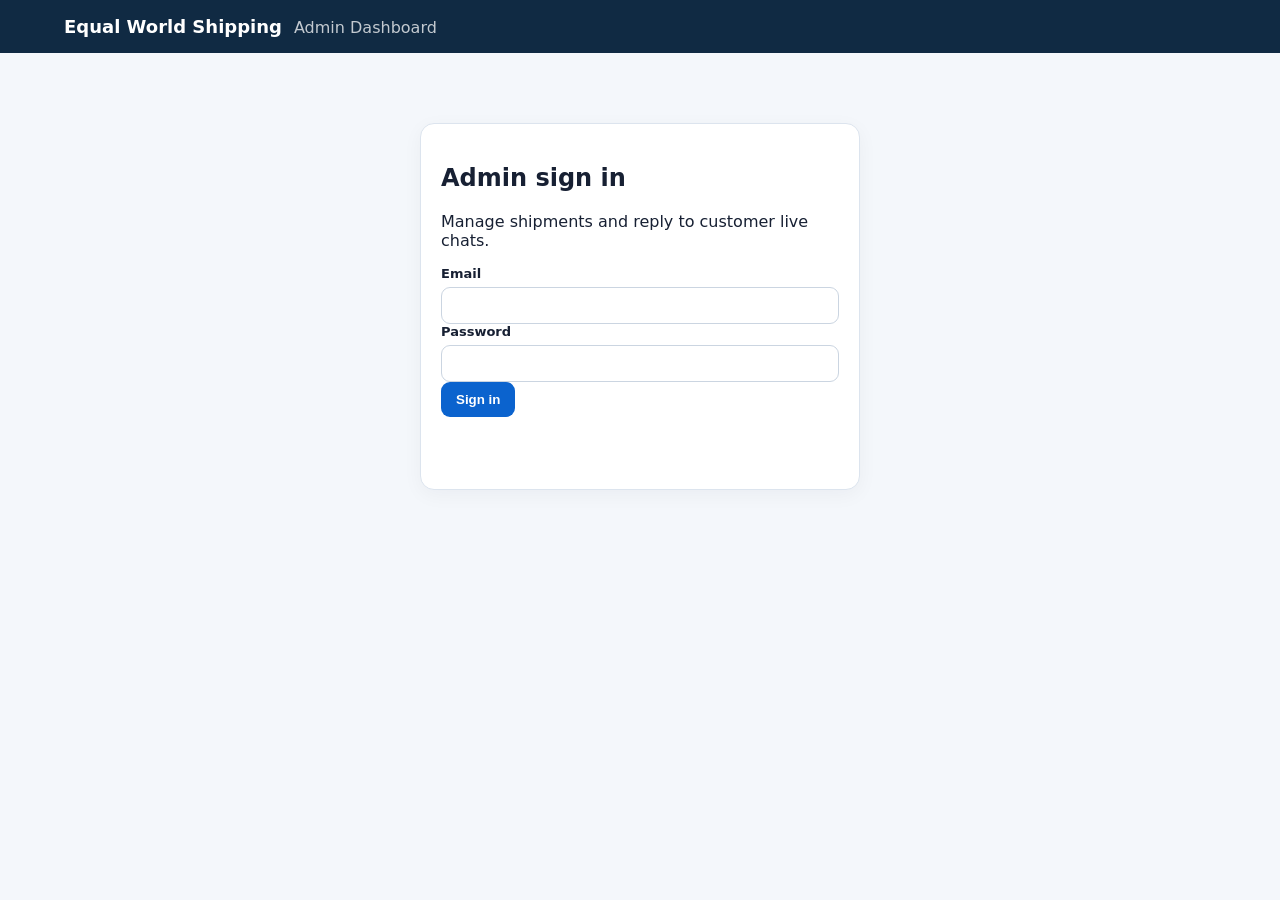
==== admin.html @ 1a1b3cc1 "Add admin dashboard and live chat management Add a secure admin dashboard for managing Equal World S" ====
<!doctype html>
<html lang="en">
<head>
  <meta charset="utf-8"><meta name="viewport" content="width=device-width,initial-scale=1">
  <title>Equal World Shipping — Admin Dashboard</title>
  <link rel="stylesheet" href="admin.css">
</head>
<body>
<header class="topbar"><div><strong>Equal World Shipping</strong><span>Admin Dashboard</span></div><button id="logoutBtn" class="ghost hidden">Log out</button></header>
<main class="container">
  <section id="loginView" class="card login-card">
    <h1>Admin sign in</h1><p>Manage shipments and reply to customer live chats.</p>
    <form id="loginForm"><label>Email<input id="email" type="email" required autocomplete="username"></label><label>Password<input id="password" type="password" required autocomplete="current-password"></label><button>Sign in</button><p id="loginError" class="error"></p></form>
  </section>
  <section id="appView" class="hidden">
    <div class="tabs"><button class="tab active" data-tab="shipments">Shipments</button><button class="tab" data-tab="chat">Live Chat</button></div>
    <section id="shipmentsTab" class="tabpane">
      <div class="grid two"><div class="card"><h2>Create shipment</h2><form id="shipmentForm" class="formgrid">
        <label>Tracking code<input id="tracking_code" maxlength="32" placeholder="EWS123456789"></label>
        <label>Sender name<input id="sender_name"></label><label>Receiver name<input id="receiver_name"></label><label>Receiver email<input id="receiver_email" type="email"></label>
        <label>Origin<input id="origin" required placeholder="Lagos, Nigeria"></label><label>Destination<input id="destination" required placeholder="London, United Kingdom"></label>
        <label>Service<input id="service" value="Express Worldwide"></label><label>Status<select id="status"><option>Pending</option><option>Picked Up</option><option>In Transit</option><option>Out for Delivery</option><option>Delivered</option></select></label>
        <label>Estimated delivery<input id="estimated_delivery" type="date"></label><button type="submit">Create shipment</button><p id="shipmentFormMsg" class="notice"></p>
      </form></div>
      <div class="card"><h2>Selected shipment</h2><div id="selectedShipment"><p>Select a shipment below.</p></div><form id="eventForm" class="formgrid hidden"><h3>Add tracking event</h3><input id="event_shipment_id" type="hidden"><label>Status<select id="event_status"><option>Picked Up</option><option>In Transit</option><option>Out for Delivery</option><option>Delivered</option></select></label><label>Location<input id="event_location" required></label><label>Description<textarea id="event_description" rows="3"></textarea></label><button>Add event</button><p id="eventMsg" class="notice"></p></form></div></div>
      <div class="card"><div class="row"><h2>Shipments</h2><button id="refreshShipments" class="ghost">Refresh</button></div><div class="tablewrap"><table><thead><tr><th>Tracking</th><th>Status</th><th>Origin</th><th>Destination</th><th>Updated</th><th></th></tr></thead><tbody id="shipmentRows"><tr><td colspan="6">Loading…</td></tr></tbody></table></div></div>
    </section>
    <section id="chatTab" class="tabpane hidden"><div class="grid chatgrid"><div class="card"><div class="row"><h2>Conversations</h2><button id="refreshChats" class="ghost">Refresh</button></div><div id="chatSessions" class="sessions"></div></div><div class="card chatwindow"><h2 id="chatTitle">Select a conversation</h2><div id="adminMessages" class="messages"></div><form id="replyForm" class="reply hidden"><textarea id="replyInput" rows="3" placeholder="Write a reply…"></textarea><button>Send reply</button><span id="replyMsg" class="notice"></span></form></div></div></section>
  </section>
</main>
<script src="admin.js"></script>
</body></html>
---- admin.css ----
*{box-sizing:border-box}body{margin:0;font-family:Inter,system-ui,-apple-system,Segoe UI,sans-serif;background:#f4f7fb;color:#172033}.topbar{background:#102a43;color:#fff;padding:16px 5%;display:flex;justify-content:space-between;align-items:center}.topbar strong{font-size:18px}.topbar span{margin-left:12px;opacity:.75}.container{max-width:1200px;margin:28px auto;padding:0 18px}.card{background:#fff;border:1px solid #dce4ee;border-radius:14px;padding:20px;box-shadow:0 5px 20px #1322380b;margin-bottom:18px}.login-card{max-width:440px;margin:70px auto}.grid{display:grid;gap:18px}.two{grid-template-columns:1fr 1fr}.chatgrid{grid-template-columns:340px 1fr}.formgrid{display:grid;grid-template-columns:1fr 1fr;gap:12px}.formgrid h3,.formgrid button,.formgrid .notice{grid-column:1/-1}label{font-size:13px;font-weight:650;display:flex;flex-direction:column;gap:6px}input,select,textarea{font:inherit;border:1px solid #cbd5e1;border-radius:9px;padding:10px;background:#fff}textarea{resize:vertical}button{border:0;border-radius:9px;padding:10px 15px;background:#0b63ce;color:#fff;font-weight:700;cursor:pointer}button:hover{filter:brightness(.96)}.ghost{background:#e9f0f8;color:#17324d}.hidden{display:none!important}.tabs{display:flex;gap:8px;margin-bottom:18px}.tab{background:#dce8f5;color:#17324d}.tab.active{background:#0b63ce;color:#fff}.row{display:flex;justify-content:space-between;align-items:center;gap:10px}.tablewrap{overflow:auto}table{width:100%;border-collapse:collapse;font-size:14px}th,td{text-align:left;padding:11px 9px;border-bottom:1px solid #e5eaf0}th{font-size:12px;text-transform:uppercase;color:#607086}.sessions{display:flex;flex-direction:column;gap:8px}.session{border:1px solid #dce4ee;border-radius:10px;padding:12px;cursor:pointer}.session.active{border-color:#0b63ce;background:#edf6ff}.session small{color:#64748b}.messages{height:470px;overflow:auto;background:#f7f9fc;border:1px solid #e1e7ef;border-radius:10px;padding:12px}.msg{max-width:78%;padding:9px 11px;border-radius:11px;margin:7px 0}.msg.visitor{background:#fff;border:1px solid #dbe3ec}.msg.agent{background:#dceeff;margin-left:auto}.msg strong{font-size:12px}.msg p{margin:4px 0}.msg small{color:#64748b}.reply{display:flex;gap:8px;margin-top:10px}.reply textarea{flex:1}.error{color:#b42318;min-height:20px}.notice{color:#35546f;font-size:13px;min-height:18px}.statuspill{display:inline-block;padding:4px 8px;border-radius:999px;background:#e8f1fb;font-size:12px}.selected p{margin:7px 0}.muted{color:#64748b}@media(max-width:850px){.two,.chatgrid{grid-template-columns:1fr}.formgrid{grid-template-columns:1fr}.formgrid h3,.formgrid button,.formgrid .notice{grid-column:auto}.messages{height:55vh}.topbar span{display:block;margin:3px 0 0}.reply{flex-direction:column}}
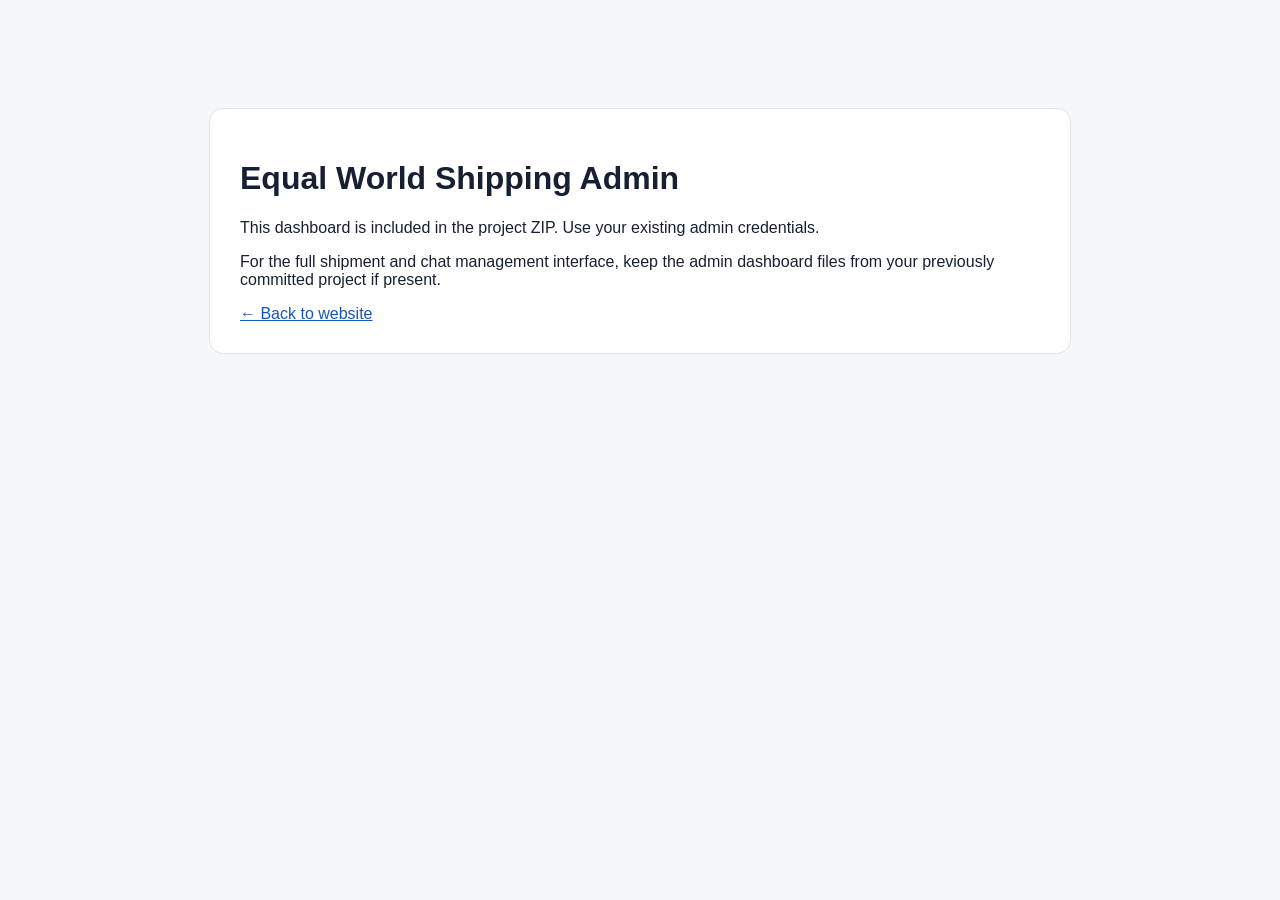
==== commit 1b7d64c2: "Integrate live chat into homepage Permanently integrate the customer Live Chat into the Equal World " ====
--- a/admin.html
+++ b/admin.html
@@ -1,32 +1 @@
-<!doctype html>
-<html lang="en">
-<head>
-  <meta charset="utf-8"><meta name="viewport" content="width=device-width,initial-scale=1">
-  <title>Equal World Shipping — Admin Dashboard</title>
-  <link rel="stylesheet" href="admin.css">
-</head>
-<body>
-<header class="topbar"><div><strong>Equal World Shipping</strong><span>Admin Dashboard</span></div><button id="logoutBtn" class="ghost hidden">Log out</button></header>
-<main class="container">
-  <section id="loginView" class="card login-card">
-    <h1>Admin sign in</h1><p>Manage shipments and reply to customer live chats.</p>
-    <form id="loginForm"><label>Email<input id="email" type="email" required autocomplete="username"></label><label>Password<input id="password" type="password" required autocomplete="current-password"></label><button>Sign in</button><p id="loginError" class="error"></p></form>
-  </section>
-  <section id="appView" class="hidden">
-    <div class="tabs"><button class="tab active" data-tab="shipments">Shipments</button><button class="tab" data-tab="chat">Live Chat</button></div>
-    <section id="shipmentsTab" class="tabpane">
-      <div class="grid two"><div class="card"><h2>Create shipment</h2><form id="shipmentForm" class="formgrid">
-        <label>Tracking code<input id="tracking_code" maxlength="32" placeholder="EWS123456789"></label>
-        <label>Sender name<input id="sender_name"></label><label>Receiver name<input id="receiver_name"></label><label>Receiver email<input id="receiver_email" type="email"></label>
-        <label>Origin<input id="origin" required placeholder="Lagos, Nigeria"></label><label>Destination<input id="destination" required placeholder="London, United Kingdom"></label>
-        <label>Service<input id="service" value="Express Worldwide"></label><label>Status<select id="status"><option>Pending</option><option>Picked Up</option><option>In Transit</option><option>Out for Delivery</option><option>Delivered</option></select></label>
-        <label>Estimated delivery<input id="estimated_delivery" type="date"></label><button type="submit">Create shipment</button><p id="shipmentFormMsg" class="notice"></p>
-      </form></div>
-      <div class="card"><h2>Selected shipment</h2><div id="selectedShipment"><p>Select a shipment below.</p></div><form id="eventForm" class="formgrid hidden"><h3>Add tracking event</h3><input id="event_shipment_id" type="hidden"><label>Status<select id="event_status"><option>Picked Up</option><option>In Transit</option><option>Out for Delivery</option><option>Delivered</option></select></label><label>Location<input id="event_location" required></label><label>Description<textarea id="event_description" rows="3"></textarea></label><button>Add event</button><p id="eventMsg" class="notice"></p></form></div></div>
-      <div class="card"><div class="row"><h2>Shipments</h2><button id="refreshShipments" class="ghost">Refresh</button></div><div class="tablewrap"><table><thead><tr><th>Tracking</th><th>Status</th><th>Origin</th><th>Destination</th><th>Updated</th><th></th></tr></thead><tbody id="shipmentRows"><tr><td colspan="6">Loading…</td></tr></tbody></table></div></div>
-    </section>
-    <section id="chatTab" class="tabpane hidden"><div class="grid chatgrid"><div class="card"><div class="row"><h2>Conversations</h2><button id="refreshChats" class="ghost">Refresh</button></div><div id="chatSessions" class="sessions"></div></div><div class="card chatwindow"><h2 id="chatTitle">Select a conversation</h2><div id="adminMessages" class="messages"></div><form id="replyForm" class="reply hidden"><textarea id="replyInput" rows="3" placeholder="Write a reply…"></textarea><button>Send reply</button><span id="replyMsg" class="notice"></span></form></div></div></section>
-  </section>
-</main>
-<script src="admin.js"></script>
-</body></html>
+<!doctype html><html><head><meta charset="utf-8"><meta name="viewport" content="width=device-width,initial-scale=1"><title>Equal World Admin</title><link rel="stylesheet" href="admin.css"></head><body><main class="admin"><h1>Equal World Shipping Admin</h1><p>This dashboard is included in the project ZIP. Use your existing admin credentials.</p><p>For the full shipment and chat management interface, keep the admin dashboard files from your previously committed project if present.</p><a href="index.html">← Back to website</a></main></body></html>
--- a/admin.css
+++ b/admin.css
@@ -1 +1 @@
-*{box-sizing:border-box}body{margin:0;font-family:Inter,system-ui,-apple-system,Segoe UI,sans-serif;background:#f4f7fb;color:#172033}.topbar{background:#102a43;color:#fff;padding:16px 5%;display:flex;justify-content:space-between;align-items:center}.topbar strong{font-size:18px}.topbar span{margin-left:12px;opacity:.75}.container{max-width:1200px;margin:28px auto;padding:0 18px}.card{background:#fff;border:1px solid #dce4ee;border-radius:14px;padding:20px;box-shadow:0 5px 20px #1322380b;margin-bottom:18px}.login-card{max-width:440px;margin:70px auto}.grid{display:grid;gap:18px}.two{grid-template-columns:1fr 1fr}.chatgrid{grid-template-columns:340px 1fr}.formgrid{display:grid;grid-template-columns:1fr 1fr;gap:12px}.formgrid h3,.formgrid button,.formgrid .notice{grid-column:1/-1}label{font-size:13px;font-weight:650;display:flex;flex-direction:column;gap:6px}input,select,textarea{font:inherit;border:1px solid #cbd5e1;border-radius:9px;padding:10px;background:#fff}textarea{resize:vertical}button{border:0;border-radius:9px;padding:10px 15px;background:#0b63ce;color:#fff;font-weight:700;cursor:pointer}button:hover{filter:brightness(.96)}.ghost{background:#e9f0f8;color:#17324d}.hidden{display:none!important}.tabs{display:flex;gap:8px;margin-bottom:18px}.tab{background:#dce8f5;color:#17324d}.tab.active{background:#0b63ce;color:#fff}.row{display:flex;justify-content:space-between;align-items:center;gap:10px}.tablewrap{overflow:auto}table{width:100%;border-collapse:collapse;font-size:14px}th,td{text-align:left;padding:11px 9px;border-bottom:1px solid #e5eaf0}th{font-size:12px;text-transform:uppercase;color:#607086}.sessions{display:flex;flex-direction:column;gap:8px}.session{border:1px solid #dce4ee;border-radius:10px;padding:12px;cursor:pointer}.session.active{border-color:#0b63ce;background:#edf6ff}.session small{color:#64748b}.messages{height:470px;overflow:auto;background:#f7f9fc;border:1px solid #e1e7ef;border-radius:10px;padding:12px}.msg{max-width:78%;padding:9px 11px;border-radius:11px;margin:7px 0}.msg.visitor{background:#fff;border:1px solid #dbe3ec}.msg.agent{background:#dceeff;margin-left:auto}.msg strong{font-size:12px}.msg p{margin:4px 0}.msg small{color:#64748b}.reply{display:flex;gap:8px;margin-top:10px}.reply textarea{flex:1}.error{color:#b42318;min-height:20px}.notice{color:#35546f;font-size:13px;min-height:18px}.statuspill{display:inline-block;padding:4px 8px;border-radius:999px;background:#e8f1fb;font-size:12px}.selected p{margin:7px 0}.muted{color:#64748b}@media(max-width:850px){.two,.chatgrid{grid-template-columns:1fr}.formgrid{grid-template-columns:1fr}.formgrid h3,.formgrid button,.formgrid .notice{grid-column:auto}.messages{height:55vh}.topbar span{display:block;margin:3px 0 0}.reply{flex-direction:column}}
+body{font-family:Arial,sans-serif;margin:0;background:#f5f7fa;color:#172033}.admin{max-width:800px;margin:12vh auto;padding:30px;background:#fff;border-radius:14px;border:1px solid #e1e5ea}.admin a{color:#1257b8}
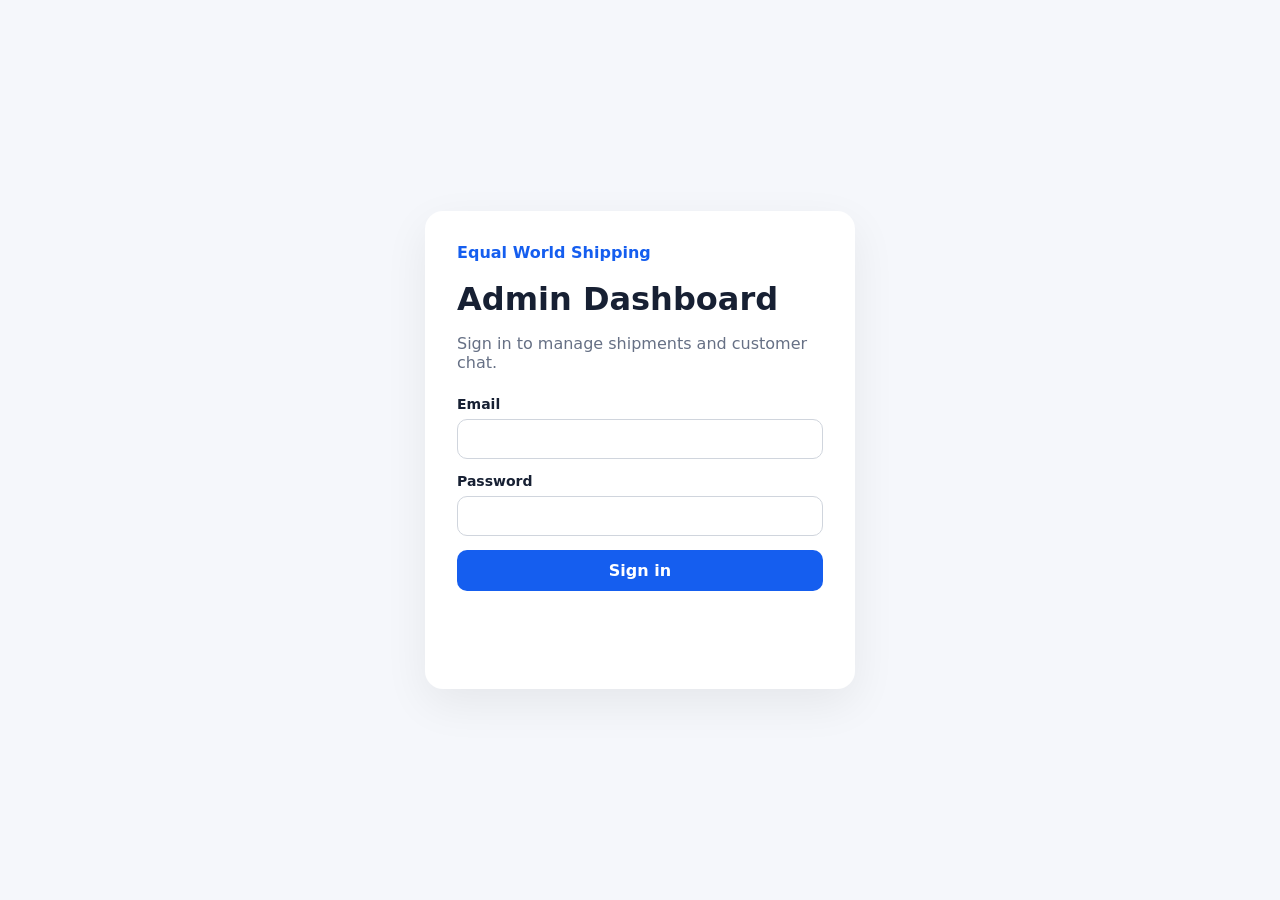
==== commit 0f3cdc00: "Add admin control dashboard Add a complete admin control dashboard for Equal World Shipping.  - Ad" ====
--- a/admin.html
+++ b/admin.html
@@ -1 +1,84 @@
-<!doctype html><html><head><meta charset="utf-8"><meta name="viewport" content="width=device-width,initial-scale=1"><title>Equal World Admin</title><link rel="stylesheet" href="admin.css"></head><body><main class="admin"><h1>Equal World Shipping Admin</h1><p>This dashboard is included in the project ZIP. Use your existing admin credentials.</p><p>For the full shipment and chat management interface, keep the admin dashboard files from your previously committed project if present.</p><a href="index.html">← Back to website</a></main></body></html>+<!doctype html>
+<html lang="en">
+<head>
+  <meta charset="utf-8">
+  <meta name="viewport" content="width=device-width,initial-scale=1">
+  <title>Equal World Shipping — Admin Dashboard</title>
+  <link rel="stylesheet" href="admin.css">
+</head>
+<body>
+<div id="loginView" class="screen">
+  <div class="login-card">
+    <div class="brand">Equal World Shipping</div>
+    <h1>Admin Dashboard</h1>
+    <p>Sign in to manage shipments and customer chat.</p>
+    <form id="loginForm">
+      <label>Email<input id="adminEmail" type="email" autocomplete="username" required></label>
+      <label>Password<input id="adminPassword" type="password" autocomplete="current-password" required></label>
+      <button type="submit">Sign in</button>
+      <p id="loginError" class="error"></p>
+    </form>
+  </div>
+</div>
+
+<div id="appView" class="app hidden">
+  <header class="topbar">
+    <div><strong>Equal World Shipping</strong><span>Admin Control Center</span></div>
+    <button id="logoutBtn" class="ghost">Log out</button>
+  </header>
+  <main>
+    <section class="stats">
+      <div class="stat"><span>Total shipments</span><strong id="statShipments">0</strong></div>
+      <div class="stat"><span>In transit</span><strong id="statTransit">0</strong></div>
+      <div class="stat"><span>Delivered</span><strong id="statDelivered">0</strong></div>
+      <div class="stat"><span>Open chats</span><strong id="statChats">0</strong></div>
+    </section>
+
+    <div class="tabs">
+      <button class="tab active" data-tab="shipments">Shipments</button>
+      <button class="tab" data-tab="create">Create shipment</button>
+      <button class="tab" data-tab="chat">Customer chat</button>
+    </div>
+
+    <section id="shipmentsTab" class="tab-panel">
+      <div class="panel-head"><div><h2>Shipments</h2><p>Search, update and add tracking events.</p></div><button id="refreshShipments">Refresh</button></div>
+      <input id="shipmentSearch" class="search" placeholder="Search tracking code, sender, receiver, origin or destination">
+      <div id="shipmentList" class="cards"></div>
+    </section>
+
+    <section id="createTab" class="tab-panel hidden">
+      <div class="panel-head"><div><h2>Create shipment</h2><p>Create a new trackable shipment in Supabase.</p></div></div>
+      <form id="createShipmentForm" class="form-grid">
+        <label>Tracking code<input name="tracking_code" placeholder="EWS123456789" required></label>
+        <label>Service<input name="service" value="Express Worldwide"></label>
+        <label>Sender name<input name="sender_name"></label>
+        <label>Receiver name<input name="receiver_name"></label>
+        <label>Receiver email<input name="receiver_email" type="email"></label>
+        <label>Origin<input name="origin" placeholder="Lagos, Nigeria"></label>
+        <label>Destination<input name="destination" placeholder="London, United Kingdom" required></label>
+        <label>Status<select name="status"><option>Shipment Created</option><option>Picked Up</option><option>In Transit</option><option>Out for Delivery</option><option>Delivered</option><option>Delayed</option></select></label>
+        <label>Estimated delivery<input name="estimated_delivery" type="date"></label>
+        <label>Current location<input name="location"></label>
+        <label class="wide">Description<textarea name="description" rows="3" placeholder="Initial tracking note"></textarea></label>
+        <button class="wide" type="submit">Create shipment</button>
+      </form>
+      <p id="createResult" class="notice"></p>
+    </section>
+
+    <section id="chatTab" class="tab-panel hidden">
+      <div class="panel-head"><div><h2>Customer Live Chat</h2><p>Open a conversation, read messages and reply as support.</p></div><button id="refreshChats">Refresh</button></div>
+      <div class="chat-layout">
+        <aside id="chatSessions" class="session-list"></aside>
+        <div class="conversation">
+          <div id="chatHeader" class="conversation-head">Select a conversation</div>
+          <div id="adminMessages" class="messages"></div>
+          <form id="replyForm" class="reply hidden"><input id="replyInput" placeholder="Type your reply…" maxlength="2000" required><button>Send</button></form>
+          <p id="chatResult" class="notice"></p>
+        </div>
+      </div>
+    </section>
+  </main>
+</div>
+<script src="admin.js"></script>
+</body>
+</html>
--- a/admin.css
+++ b/admin.css
@@ -1 +1 @@
-body{font-family:Arial,sans-serif;margin:0;background:#f5f7fa;color:#172033}.admin{max-width:800px;margin:12vh auto;padding:30px;background:#fff;border-radius:14px;border:1px solid #e1e5ea}.admin a{color:#1257b8}+*{box-sizing:border-box}body{margin:0;font-family:Inter,system-ui,-apple-system,Segoe UI,sans-serif;background:#f5f7fb;color:#172033}button,input,textarea,select{font:inherit}button{border:0;border-radius:10px;padding:11px 16px;background:#155eef;color:white;font-weight:700;cursor:pointer}button:hover{filter:brightness(.95)}.hidden{display:none!important}.screen{min-height:100vh;display:grid;place-items:center;padding:20px}.login-card{width:min(430px,100%);background:white;padding:32px;border-radius:18px;box-shadow:0 15px 45px #0001}.brand{font-weight:800;color:#155eef;margin-bottom:18px}.login-card h1{margin:0 0 8px}.login-card p{color:#667085}.login-card form{display:grid;gap:14px;margin-top:24px}label{display:grid;gap:7px;font-weight:700;font-size:14px}input,textarea,select{width:100%;border:1px solid #d0d5dd;border-radius:10px;padding:11px 12px;background:#fff;color:#172033}textarea{resize:vertical}.error{color:#d92d20!important;min-height:20px}.topbar{height:70px;background:#fff;border-bottom:1px solid #eaecf0;display:flex;align-items:center;justify-content:space-between;padding:0 clamp(16px,4vw,48px);position:sticky;top:0;z-index:5}.topbar strong{display:block}.topbar span{display:block;color:#667085;font-size:12px}.ghost{background:#eef4ff;color:#155eef}.app main{max-width:1250px;margin:auto;padding:24px}.stats{display:grid;grid-template-columns:repeat(4,1fr);gap:14px;margin-bottom:24px}.stat{background:#fff;border:1px solid #eaecf0;border-radius:14px;padding:18px}.stat span{display:block;color:#667085;font-size:13px}.stat strong{font-size:28px}.tabs{display:flex;gap:8px;flex-wrap:wrap;margin-bottom:18px}.tab{background:#fff;color:#344054;border:1px solid #d0d5dd}.tab.active{background:#155eef;color:#fff;border-color:#155eef}.tab-panel{background:#fff;border:1px solid #eaecf0;border-radius:16px;padding:20px}.panel-head{display:flex;justify-content:space-between;align-items:center;gap:16px;margin-bottom:16px}.panel-head h2{margin:0}.panel-head p{margin:4px 0 0;color:#667085}.search{margin-bottom:16px}.cards{display:grid;gap:12px}.shipment-card{border:1px solid #eaecf0;border-radius:13px;padding:16px}.shipment-top{display:flex;justify-content:space-between;gap:12px}.shipment-top strong{font-size:18px}.badge{display:inline-block;background:#eef4ff;color:#155eef;border-radius:999px;padding:5px 9px;font-size:12px;font-weight:800}.shipment-meta{display:grid;grid-template-columns:repeat(3,1fr);gap:10px;margin:12px 0;color:#475467;font-size:13px}.actions{display:flex;gap:8px;flex-wrap:wrap}.actions button.secondary{background:#f2f4f7;color:#344054}.event-box{display:grid;grid-template-columns:1fr 1fr;gap:8px;margin-top:12px;padding-top:12px;border-top:1px solid #eaecf0}.event-box .wide{grid-column:1/-1}.form-grid{display:grid;grid-template-columns:repeat(2,1fr);gap:15px}.wide{grid-column:1/-1}.notice{min-height:20px;color:#475467}.chat-layout{display:grid;grid-template-columns:320px 1fr;min-height:520px;border:1px solid #eaecf0;border-radius:12px;overflow:hidden}.session-list{border-right:1px solid #eaecf0;background:#fafbfc;overflow:auto}.session{padding:14px;border-bottom:1px solid #eaecf0;cursor:pointer}.session.active{background:#eef4ff}.session small{display:block;color:#667085;margin-top:4px}.conversation{display:flex;flex-direction:column;min-width:0}.conversation-head{padding:14px;border-bottom:1px solid #eaecf0;font-weight:800}.messages{flex:1;overflow:auto;padding:16px;background:#f8fafc}.msg{max-width:80%;padding:10px 12px;border-radius:12px;margin-bottom:10px}.msg.visitor{background:#fff;border:1px solid #eaecf0}.msg.agent{background:#155eef;color:#fff;margin-left:auto}.msg small{display:block;opacity:.7;margin-top:4px}.reply{display:flex;gap:8px;padding:12px;border-top:1px solid #eaecf0}.reply input{flex:1}@media(max-width:800px){.stats{grid-template-columns:repeat(2,1fr)}.shipment-meta{grid-template-columns:1fr}.form-grid,.chat-layout{grid-template-columns:1fr}.session-list{max-height:260px;border-right:0;border-bottom:1px solid #eaecf0}.topbar{padding:0 16px}.app main{padding:14px}.panel-head{align-items:flex-start;flex-direction:column}}
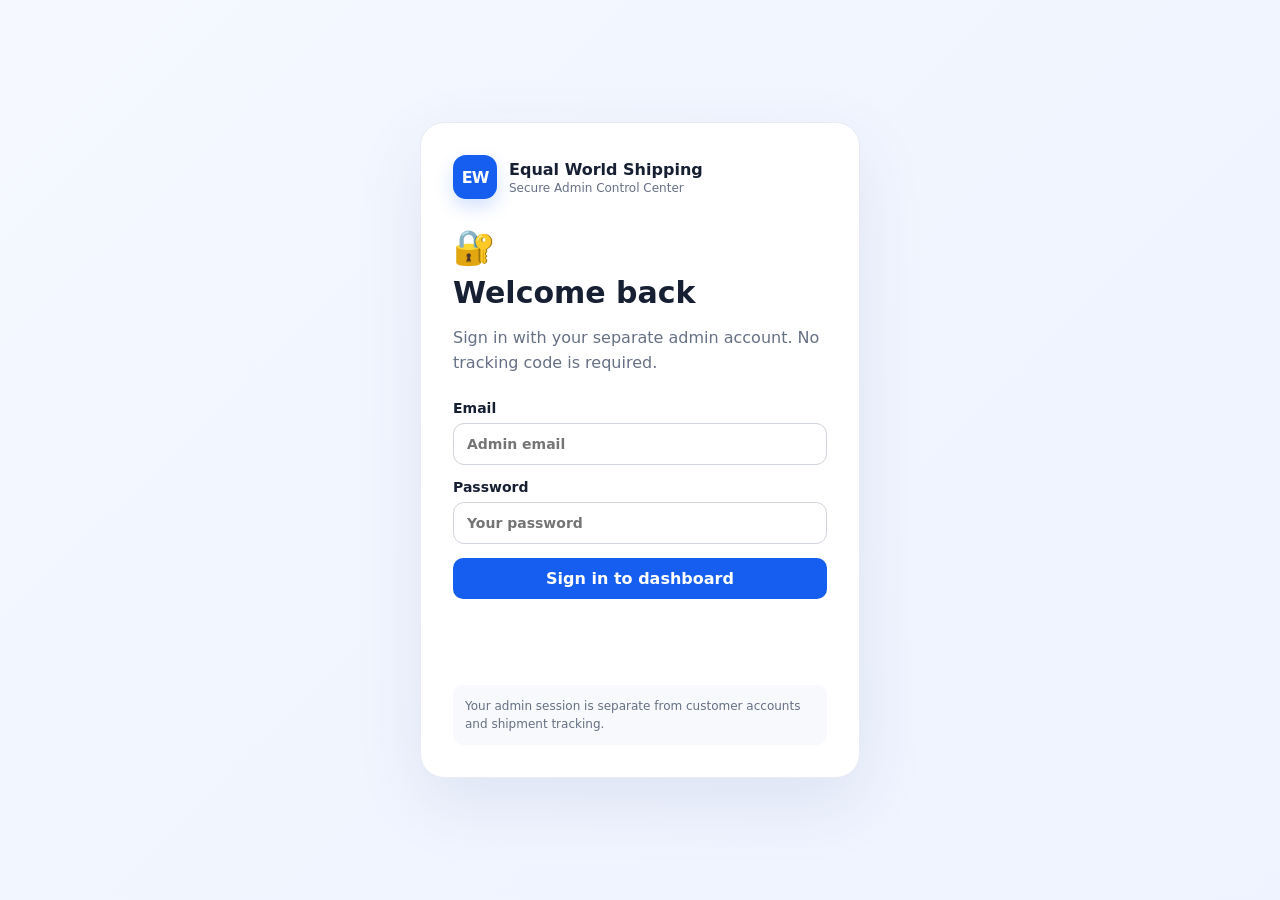
==== commit acfae0cc: "Make admin dashboard friendlier &mobile responsive Improve the Equal World Shipping admin control ce" ====
--- a/admin.html
+++ b/admin.html
@@ -3,82 +3,156 @@
 <head>
   <meta charset="utf-8">
   <meta name="viewport" content="width=device-width,initial-scale=1">
-  <title>Equal World Shipping — Admin Dashboard</title>
+  <meta name="theme-color" content="#155eef">
+  <title>Equal World Shipping — Admin Control Center</title>
   <link rel="stylesheet" href="admin.css">
 </head>
 <body>
 <div id="loginView" class="screen">
   <div class="login-card">
-    <div class="brand">Equal World Shipping</div>
-    <h1>Admin Dashboard</h1>
-    <p>Sign in to manage shipments and customer chat.</p>
+    <div class="login-brand">
+      <div class="brand-mark">EW</div>
+      <div><strong>Equal World Shipping</strong><span>Secure Admin Control Center</span></div>
+    </div>
+    <div class="login-icon">🔐</div>
+    <h1>Welcome back</h1>
+    <p>Sign in with your separate admin account. No tracking code is required.</p>
     <form id="loginForm">
-      <label>Email<input id="adminEmail" type="email" autocomplete="username" required></label>
-      <label>Password<input id="adminPassword" type="password" autocomplete="current-password" required></label>
-      <button type="submit">Sign in</button>
+      <label>Email
+        <input id="adminEmail" type="email" autocomplete="username" placeholder="Admin email" required>
+      </label>
+      <label>Password
+        <input id="adminPassword" type="password" autocomplete="current-password" placeholder="Your password" required>
+      </label>
+      <button type="submit" class="primary full">Sign in to dashboard</button>
       <p id="loginError" class="error"></p>
     </form>
+    <div class="security-note">Your admin session is separate from customer accounts and shipment tracking.</div>
   </div>
 </div>
 
 <div id="appView" class="app hidden">
   <header class="topbar">
-    <div><strong>Equal World Shipping</strong><span>Admin Control Center</span></div>
-    <button id="logoutBtn" class="ghost">Log out</button>
+    <div class="topbar-left">
+      <button id="menuBtn" class="icon-btn" aria-label="Open menu">☰</button>
+      <div class="brand-mark small">EW</div>
+      <div>
+        <strong>Equal World Shipping</strong>
+        <span>Admin Control Center</span>
+      </div>
+    </div>
+    <div class="topbar-right">
+      <span class="admin-pill">● Admin</span>
+      <button id="logoutBtn" class="ghost">Log out</button>
+    </div>
   </header>
-  <main>
-    <section class="stats">
-      <div class="stat"><span>Total shipments</span><strong id="statShipments">0</strong></div>
-      <div class="stat"><span>In transit</span><strong id="statTransit">0</strong></div>
-      <div class="stat"><span>Delivered</span><strong id="statDelivered">0</strong></div>
-      <div class="stat"><span>Open chats</span><strong id="statChats">0</strong></div>
-    </section>
 
-    <div class="tabs">
-      <button class="tab active" data-tab="shipments">Shipments</button>
-      <button class="tab" data-tab="create">Create shipment</button>
-      <button class="tab" data-tab="chat">Customer chat</button>
-    </div>
+  <div class="layout">
+    <aside id="sidebar" class="sidebar">
+      <div class="side-title">Workspace</div>
+      <button class="nav-item active" data-tab="overview">🏠 <span>Overview</span></button>
+      <button class="nav-item" data-tab="shipments">📦 <span>Shipments</span></button>
+      <button class="nav-item" data-tab="create">➕ <span>Create shipment</span></button>
+      <button class="nav-item" data-tab="chat">💬 <span>Customer chat</span></button>
+      <div class="side-help">
+        <strong>Need a quick action?</strong>
+        <p>Use the buttons on Overview to create a shipment or answer a customer.</p>
+      </div>
+    </aside>
 
-    <section id="shipmentsTab" class="tab-panel">
-      <div class="panel-head"><div><h2>Shipments</h2><p>Search, update and add tracking events.</p></div><button id="refreshShipments">Refresh</button></div>
-      <input id="shipmentSearch" class="search" placeholder="Search tracking code, sender, receiver, origin or destination">
-      <div id="shipmentList" class="cards"></div>
-    </section>
+    <main class="content">
+      <section id="overviewTab" class="tab-panel">
+        <div class="welcome">
+          <div>
+            <p class="eyebrow">ADMIN WORKSPACE</p>
+            <h1>Good to see you 👋</h1>
+            <p>Manage shipments and customer conversations from one simple dashboard.</p>
+          </div>
+          <div class="quick-actions">
+            <button class="primary" data-tab-action="create">＋ New shipment</button>
+            <button class="secondary" data-tab-action="chat">💬 Open live chat</button>
+          </div>
+        </div>
 
-    <section id="createTab" class="tab-panel hidden">
-      <div class="panel-head"><div><h2>Create shipment</h2><p>Create a new trackable shipment in Supabase.</p></div></div>
-      <form id="createShipmentForm" class="form-grid">
-        <label>Tracking code<input name="tracking_code" placeholder="EWS123456789" required></label>
-        <label>Service<input name="service" value="Express Worldwide"></label>
-        <label>Sender name<input name="sender_name"></label>
-        <label>Receiver name<input name="receiver_name"></label>
-        <label>Receiver email<input name="receiver_email" type="email"></label>
-        <label>Origin<input name="origin" placeholder="Lagos, Nigeria"></label>
-        <label>Destination<input name="destination" placeholder="London, United Kingdom" required></label>
-        <label>Status<select name="status"><option>Shipment Created</option><option>Picked Up</option><option>In Transit</option><option>Out for Delivery</option><option>Delivered</option><option>Delayed</option></select></label>
-        <label>Estimated delivery<input name="estimated_delivery" type="date"></label>
-        <label>Current location<input name="location"></label>
-        <label class="wide">Description<textarea name="description" rows="3" placeholder="Initial tracking note"></textarea></label>
-        <button class="wide" type="submit">Create shipment</button>
-      </form>
-      <p id="createResult" class="notice"></p>
-    </section>
+        <div class="stats">
+          <div class="stat"><div class="stat-icon">📦</div><span>Total shipments</span><strong id="statShipments">0</strong><small>All shipments</small></div>
+          <div class="stat"><div class="stat-icon">🚚</div><span>In progress</span><strong id="statTransit">0</strong><small>Picked up or moving</small></div>
+          <div class="stat"><div class="stat-icon">✅</div><span>Delivered</span><strong id="statDelivered">0</strong><small>Completed deliveries</small></div>
+          <div class="stat"><div class="stat-icon">💬</div><span>Open chats</span><strong id="statChats">0</strong><small>Customers waiting</small></div>
+        </div>
 
-    <section id="chatTab" class="tab-panel hidden">
-      <div class="panel-head"><div><h2>Customer Live Chat</h2><p>Open a conversation, read messages and reply as support.</p></div><button id="refreshChats">Refresh</button></div>
-      <div class="chat-layout">
-        <aside id="chatSessions" class="session-list"></aside>
-        <div class="conversation">
-          <div id="chatHeader" class="conversation-head">Select a conversation</div>
-          <div id="adminMessages" class="messages"></div>
-          <form id="replyForm" class="reply hidden"><input id="replyInput" placeholder="Type your reply…" maxlength="2000" required><button>Send</button></form>
-          <p id="chatResult" class="notice"></p>
+        <div class="overview-grid">
+          <section class="panel">
+            <div class="panel-head">
+              <div><h2>Recent shipments</h2><p>Quick view of your latest shipment records.</p></div>
+              <button class="link-btn" data-tab-action="shipments">View all →</button>
+            </div>
+            <div id="recentShipments" class="mini-list"></div>
+          </section>
+          <section class="panel">
+            <div class="panel-head">
+              <div><h2>Customer support</h2><p>Jump into active conversations.</p></div>
+              <button class="link-btn" data-tab-action="chat">Open chat →</button>
+            </div>
+            <div id="recentChats" class="mini-list"></div>
+          </section>
         </div>
-      </div>
-    </section>
-  </main>
+      </section>
+
+      <section id="shipmentsTab" class="tab-panel hidden">
+        <div class="panel-head">
+          <div><p class="eyebrow">OPERATIONS</p><h2>Shipments</h2><p>Search, update status and add tracking events.</p></div>
+          <div class="head-actions"><button id="refreshShipments" class="secondary">↻ Refresh</button><button class="primary" data-tab-action="create">＋ New shipment</button></div>
+        </div>
+        <input id="shipmentSearch" class="search" placeholder="🔎  Search tracking code, sender, receiver, origin or destination">
+        <div id="shipmentList" class="cards"></div>
+      </section>
+
+      <section id="createTab" class="tab-panel hidden">
+        <div class="panel-head">
+          <div><p class="eyebrow">OPERATIONS</p><h2>Create shipment</h2><p>Add a new shipment customers can track.</p></div>
+          <button class="secondary" data-tab-action="shipments">← Back to shipments</button>
+        </div>
+        <form id="createShipmentForm" class="form-grid">
+          <label>Tracking code<input name="tracking_code" placeholder="EWS123456789" required><small>Use a unique code customers can enter on the website.</small></label>
+          <label>Service<input name="service" value="Express Worldwide"></label>
+          <label>Sender name<input name="sender_name"></label>
+          <label>Receiver name<input name="receiver_name"></label>
+          <label>Receiver email<input name="receiver_email" type="email"></label>
+          <label>Origin<input name="origin" placeholder="Lagos, Nigeria"></label>
+          <label>Destination<input name="destination" placeholder="London, United Kingdom" required></label>
+          <label>Status<select name="status"><option>Shipment Created</option><option>Picked Up</option><option>In Transit</option><option>Out for Delivery</option><option>Delivered</option><option>Delayed</option></select></label>
+          <label>Estimated delivery<input name="estimated_delivery" type="date"></label>
+          <label>Current location<input name="location" placeholder="Current city or facility"></label>
+          <label class="wide">Description<textarea name="description" rows="4" placeholder="Add an initial tracking note for the customer"></textarea></label>
+          <div class="form-actions wide"><button class="primary" type="submit">Create shipment</button><button class="secondary" type="button" data-tab-action="shipments">Cancel</button></div>
+        </form>
+        <p id="createResult" class="notice"></p>
+      </section>
+
+      <section id="chatTab" class="tab-panel hidden">
+        <div class="panel-head">
+          <div><p class="eyebrow">CUSTOMER CARE</p><h2>Live chat</h2><p>Read conversations and reply as the support team.</p></div>
+          <button id="refreshChats" class="secondary">↻ Refresh</button>
+        </div>
+        <div class="chat-layout">
+          <aside id="chatSessions" class="session-list"></aside>
+          <div class="conversation">
+            <div id="chatHeader" class="conversation-head">
+              <span class="chat-avatar">💬</span><div><strong>Select a conversation</strong><small>Choose a customer from the list</small></div>
+            </div>
+            <div id="adminMessages" class="messages">
+              <div class="empty-chat"><div>💬</div><strong>No conversation selected</strong><p>Select a customer to view their messages.</p></div>
+            </div>
+            <form id="replyForm" class="reply hidden"><input id="replyInput" placeholder="Write a helpful reply…" maxlength="2000" required><button class="primary">Send</button></form>
+            <p id="chatResult" class="notice"></p>
+          </div>
+        </div>
+      </section>
+    </main>
+  </div>
 </div>
+<div id="toast" class="toast" role="status" aria-live="polite"></div>
 <script src="admin.js"></script>
 </body>
 </html>
--- a/admin.css
+++ b/admin.css
@@ -1 +1,21 @@
-*{box-sizing:border-box}body{margin:0;font-family:Inter,system-ui,-apple-system,Segoe UI,sans-serif;background:#f5f7fb;color:#172033}button,input,textarea,select{font:inherit}button{border:0;border-radius:10px;padding:11px 16px;background:#155eef;color:white;font-weight:700;cursor:pointer}button:hover{filter:brightness(.95)}.hidden{display:none!important}.screen{min-height:100vh;display:grid;place-items:center;padding:20px}.login-card{width:min(430px,100%);background:white;padding:32px;border-radius:18px;box-shadow:0 15px 45px #0001}.brand{font-weight:800;color:#155eef;margin-bottom:18px}.login-card h1{margin:0 0 8px}.login-card p{color:#667085}.login-card form{display:grid;gap:14px;margin-top:24px}label{display:grid;gap:7px;font-weight:700;font-size:14px}input,textarea,select{width:100%;border:1px solid #d0d5dd;border-radius:10px;padding:11px 12px;background:#fff;color:#172033}textarea{resize:vertical}.error{color:#d92d20!important;min-height:20px}.topbar{height:70px;background:#fff;border-bottom:1px solid #eaecf0;display:flex;align-items:center;justify-content:space-between;padding:0 clamp(16px,4vw,48px);position:sticky;top:0;z-index:5}.topbar strong{display:block}.topbar span{display:block;color:#667085;font-size:12px}.ghost{background:#eef4ff;color:#155eef}.app main{max-width:1250px;margin:auto;padding:24px}.stats{display:grid;grid-template-columns:repeat(4,1fr);gap:14px;margin-bottom:24px}.stat{background:#fff;border:1px solid #eaecf0;border-radius:14px;padding:18px}.stat span{display:block;color:#667085;font-size:13px}.stat strong{font-size:28px}.tabs{display:flex;gap:8px;flex-wrap:wrap;margin-bottom:18px}.tab{background:#fff;color:#344054;border:1px solid #d0d5dd}.tab.active{background:#155eef;color:#fff;border-color:#155eef}.tab-panel{background:#fff;border:1px solid #eaecf0;border-radius:16px;padding:20px}.panel-head{display:flex;justify-content:space-between;align-items:center;gap:16px;margin-bottom:16px}.panel-head h2{margin:0}.panel-head p{margin:4px 0 0;color:#667085}.search{margin-bottom:16px}.cards{display:grid;gap:12px}.shipment-card{border:1px solid #eaecf0;border-radius:13px;padding:16px}.shipment-top{display:flex;justify-content:space-between;gap:12px}.shipment-top strong{font-size:18px}.badge{display:inline-block;background:#eef4ff;color:#155eef;border-radius:999px;padding:5px 9px;font-size:12px;font-weight:800}.shipment-meta{display:grid;grid-template-columns:repeat(3,1fr);gap:10px;margin:12px 0;color:#475467;font-size:13px}.actions{display:flex;gap:8px;flex-wrap:wrap}.actions button.secondary{background:#f2f4f7;color:#344054}.event-box{display:grid;grid-template-columns:1fr 1fr;gap:8px;margin-top:12px;padding-top:12px;border-top:1px solid #eaecf0}.event-box .wide{grid-column:1/-1}.form-grid{display:grid;grid-template-columns:repeat(2,1fr);gap:15px}.wide{grid-column:1/-1}.notice{min-height:20px;color:#475467}.chat-layout{display:grid;grid-template-columns:320px 1fr;min-height:520px;border:1px solid #eaecf0;border-radius:12px;overflow:hidden}.session-list{border-right:1px solid #eaecf0;background:#fafbfc;overflow:auto}.session{padding:14px;border-bottom:1px solid #eaecf0;cursor:pointer}.session.active{background:#eef4ff}.session small{display:block;color:#667085;margin-top:4px}.conversation{display:flex;flex-direction:column;min-width:0}.conversation-head{padding:14px;border-bottom:1px solid #eaecf0;font-weight:800}.messages{flex:1;overflow:auto;padding:16px;background:#f8fafc}.msg{max-width:80%;padding:10px 12px;border-radius:12px;margin-bottom:10px}.msg.visitor{background:#fff;border:1px solid #eaecf0}.msg.agent{background:#155eef;color:#fff;margin-left:auto}.msg small{display:block;opacity:.7;margin-top:4px}.reply{display:flex;gap:8px;padding:12px;border-top:1px solid #eaecf0}.reply input{flex:1}@media(max-width:800px){.stats{grid-template-columns:repeat(2,1fr)}.shipment-meta{grid-template-columns:1fr}.form-grid,.chat-layout{grid-template-columns:1fr}.session-list{max-height:260px;border-right:0;border-bottom:1px solid #eaecf0}.topbar{padding:0 16px}.app main{padding:14px}.panel-head{align-items:flex-start;flex-direction:column}}+*{box-sizing:border-box}
+:root{--blue:#155eef;--blue-dark:#1048b8;--ink:#172033;--muted:#667085;--line:#eaecf0;--soft:#f7f9fc;--green:#12b76a;--orange:#f79009;--red:#d92d20}
+body{margin:0;font-family:Inter,ui-sans-serif,system-ui,-apple-system,BlinkMacSystemFont,"Segoe UI",sans-serif;background:#f5f7fb;color:var(--ink)}
+button,input,textarea,select{font:inherit}button{border:0;border-radius:10px;padding:11px 16px;font-weight:750;cursor:pointer;transition:.18s ease}button:hover{transform:translateY(-1px)}button:active{transform:none}.hidden{display:none!important}
+.screen{min-height:100vh;display:grid;place-items:center;padding:20px;background:linear-gradient(135deg,#f5f8ff,#eef3ff)}
+.login-card{width:min(440px,100%);background:#fff;padding:32px;border-radius:24px;box-shadow:0 24px 70px #1d3d7a18;border:1px solid #e7ebf3}
+.login-brand,.topbar-left{display:flex;align-items:center;gap:12px}.login-brand span,.topbar span{display:block;color:var(--muted);font-size:12px;margin-top:2px}
+.brand-mark{width:44px;height:44px;border-radius:13px;display:grid;place-items:center;background:var(--blue);color:#fff;font-weight:900;letter-spacing:-1px;box-shadow:0 8px 18px #155eef2e}.brand-mark.small{width:38px;height:38px;border-radius:11px;font-size:13px}
+.login-icon{font-size:34px;margin:28px 0 8px}.login-card h1{font-size:30px;margin:0 0 7px}.login-card>p{color:var(--muted);line-height:1.55}.login-card form{display:grid;gap:14px;margin-top:24px}
+label{display:grid;gap:7px;font-weight:750;font-size:14px}input,textarea,select{width:100%;border:1px solid #d0d5dd;border-radius:11px;padding:12px 13px;background:#fff;color:var(--ink);outline:none}input:focus,textarea:focus,select:focus{border-color:#84adff;box-shadow:0 0 0 3px #155eef12}label small{color:var(--muted);font-weight:500}.primary{background:var(--blue);color:#fff}.primary:hover{background:var(--blue-dark)}.secondary{background:#fff;color:#344054;border:1px solid #d0d5dd}.ghost{background:#eef4ff;color:var(--blue)}.full{width:100%}.error{color:var(--red)!important;min-height:20px}.security-note{margin-top:20px;padding:12px;border-radius:10px;background:#f7f9fc;color:var(--muted);font-size:12px;line-height:1.5}
+.topbar{height:68px;background:#fff;border-bottom:1px solid var(--line);display:flex;align-items:center;justify-content:space-between;padding:0 clamp(14px,4vw,42px);position:sticky;top:0;z-index:20}.topbar-left{min-width:0}.topbar-left>div:last-child{min-width:0}.topbar strong{display:block;white-space:nowrap;overflow:hidden;text-overflow:ellipsis}.topbar-right{display:flex;align-items:center;gap:10px}.admin-pill{font-size:12px;font-weight:800;color:#067647;background:#ecfdf3;border-radius:999px;padding:7px 10px}.icon-btn{display:none;background:#f2f4f7;color:#344054;padding:9px 11px}
+.layout{display:flex;min-height:calc(100vh - 68px)}.sidebar{width:230px;background:#fff;border-right:1px solid var(--line);padding:20px 14px;position:sticky;top:68px;height:calc(100vh - 68px);display:flex;flex-direction:column;gap:6px}.side-title{font-size:11px;text-transform:uppercase;letter-spacing:.08em;color:#98a2b3;font-weight:800;padding:4px 12px 10px}.nav-item{width:100%;display:flex;align-items:center;gap:10px;text-align:left;background:transparent;color:#475467}.nav-item.active{background:#eef4ff;color:var(--blue)}.side-help{margin-top:auto;padding:14px;border-radius:14px;background:#f7f9fc}.side-help strong{font-size:13px}.side-help p{font-size:12px;line-height:1.5;color:var(--muted);margin:6px 0 0}
+.content{flex:1;min-width:0;max-width:1400px;padding:28px clamp(16px,3vw,36px);margin:0 auto;width:100%}.tab-panel{width:100%}.welcome{display:flex;justify-content:space-between;gap:20px;align-items:center;background:linear-gradient(135deg,#155eef,#3d7cff);color:#fff;padding:26px;border-radius:20px;box-shadow:0 14px 35px #155eef20;margin-bottom:20px}.welcome h1{margin:2px 0 7px;font-size:28px}.welcome p{margin:0;color:#e8efff}.eyebrow{font-size:11px!important;letter-spacing:.1em;text-transform:uppercase;font-weight:850;color:#667085;margin:0 0 6px!important}.welcome .eyebrow{color:#dbe7ff}.quick-actions{display:flex;gap:9px;flex-wrap:wrap}.welcome .secondary{color:var(--blue);border:0}
+.stats{display:grid;grid-template-columns:repeat(4,1fr);gap:14px;margin-bottom:20px}.stat{background:#fff;border:1px solid var(--line);border-radius:16px;padding:17px;position:relative;min-width:0}.stat-icon{font-size:22px;margin-bottom:10px}.stat span{display:block;color:var(--muted);font-size:13px;font-weight:650}.stat strong{display:block;font-size:30px;line-height:1.15;margin:5px 0}.stat small{color:#98a2b3}
+.overview-grid{display:grid;grid-template-columns:1.2fr .8fr;gap:16px}.panel{background:#fff;border:1px solid var(--line);border-radius:16px;padding:20px}.panel-head{display:flex;justify-content:space-between;align-items:flex-start;gap:16px;margin-bottom:17px}.panel-head h2{margin:0;font-size:20px}.panel-head p:not(.eyebrow){margin:5px 0 0;color:var(--muted);font-size:13px}.head-actions{display:flex;gap:8px;flex-wrap:wrap}.link-btn{padding:6px 0;background:transparent;color:var(--blue)}
+.mini-list{display:grid;gap:8px}.mini-item{display:flex;justify-content:space-between;gap:12px;padding:12px;border:1px solid var(--line);border-radius:12px;background:#fbfcfe}.mini-item strong{font-size:14px}.mini-item small{display:block;color:var(--muted);margin-top:3px}.mini-badge{font-size:11px;font-weight:800;padding:5px 8px;border-radius:999px;background:#eef4ff;color:var(--blue);white-space:nowrap}.empty-state{padding:28px;text-align:center;color:var(--muted)}.empty-state div{font-size:28px;margin-bottom:6px}
+.search{margin-bottom:16px}.cards{display:grid;gap:12px}.shipment-card{border:1px solid var(--line);border-radius:14px;padding:16px;background:#fff}.shipment-top{display:flex;justify-content:space-between;gap:12px;align-items:center}.shipment-top strong{font-size:18px}.badge{display:inline-block;background:#eef4ff;color:var(--blue);border-radius:999px;padding:5px 9px;font-size:11px;font-weight:850}.shipment-meta{display:grid;grid-template-columns:repeat(3,1fr);gap:12px;margin:14px 0;color:#475467;font-size:13px}.shipment-meta b{color:#344054}.actions{display:flex;gap:8px;flex-wrap:wrap}.actions button.secondary{background:#f2f4f7}.event-box{display:grid;grid-template-columns:1fr 1fr;gap:10px;margin-top:14px;padding-top:14px;border-top:1px solid var(--line)}.event-box .wide{grid-column:1/-1}
+.form-grid{background:#fff;border:1px solid var(--line);border-radius:16px;padding:20px;display:grid;grid-template-columns:repeat(2,1fr);gap:16px}.wide{grid-column:1/-1}.form-actions{display:flex;gap:9px;justify-content:flex-start}.notice{min-height:20px;color:#475467}.chat-layout{display:grid;grid-template-columns:300px 1fr;min-height:570px;border:1px solid var(--line);border-radius:16px;overflow:hidden;background:#fff}.session-list{border-right:1px solid var(--line);background:#fafbfc;overflow:auto}.session{padding:14px;border-bottom:1px solid var(--line);cursor:pointer}.session:hover{background:#f2f5fa}.session.active{background:#eef4ff}.session b{display:block}.session small{display:block;color:var(--muted);margin-top:4px}.conversation{display:flex;flex-direction:column;min-width:0}.conversation-head{padding:14px 16px;border-bottom:1px solid var(--line);font-weight:800;display:flex;align-items:center;gap:10px}.conversation-head small{display:block;color:var(--muted);font-weight:500;margin-top:2px}.chat-avatar{width:38px;height:38px;border-radius:50%;background:#eef4ff;display:grid;place-items:center}.messages{flex:1;overflow:auto;padding:16px;background:#f8fafc}.msg{max-width:80%;padding:10px 12px;border-radius:13px;margin-bottom:10px}.msg.visitor{background:#fff;border:1px solid var(--line)}.msg.agent{background:var(--blue);color:#fff;margin-left:auto}.msg small{display:block;opacity:.7;margin-top:4px}.empty-chat{text-align:center;color:var(--muted);margin:auto;padding:30px}.empty-chat div{font-size:34px}.empty-chat strong{display:block;color:#344054;margin:8px 0 3px}.reply{display:flex;gap:8px;padding:12px;border-top:1px solid var(--line)}.reply input{flex:1}.toast{position:fixed;right:18px;bottom:18px;background:#172033;color:#fff;padding:12px 15px;border-radius:11px;box-shadow:0 10px 30px #0003;opacity:0;transform:translateY(10px);pointer-events:none;transition:.2s;z-index:50;max-width:min(380px,calc(100% - 36px))}.toast.show{opacity:1;transform:none}
+@media(max-width:1000px){.sidebar{width:200px}.stats{grid-template-columns:repeat(2,1fr)}.overview-grid{grid-template-columns:1fr}}
+@media(max-width:760px){.icon-btn{display:block}.sidebar{position:fixed;left:-250px;top:68px;z-index:15;width:235px;transition:.2s;box-shadow:15px 20px 40px #0002}.sidebar.open{left:0}.content{padding:16px}.welcome{align-items:flex-start;flex-direction:column}.quick-actions{width:100%}.quick-actions button{flex:1}.shipment-meta{grid-template-columns:1fr}.form-grid,.chat-layout{grid-template-columns:1fr}.session-list{max-height:250px;border-right:0;border-bottom:1px solid var(--line)}.topbar{padding:0 14px}.admin-pill{display:none}.topbar strong{max-width:170px}.panel{padding:16px}.panel-head{flex-direction:column}.head-actions{width:100%}.head-actions button{flex:1}.event-box{grid-template-columns:1fr}.event-box .wide{grid-column:auto}}
+@media(max-width:480px){.stats{grid-template-columns:1fr 1fr;gap:9px}.stat{padding:13px}.stat strong{font-size:25px}.welcome{padding:20px}.welcome h1{font-size:24px}.form-grid{padding:14px}.form-grid,.wide{grid-template-columns:1fr}.form-actions{flex-direction:column}.form-actions button{width:100%}}
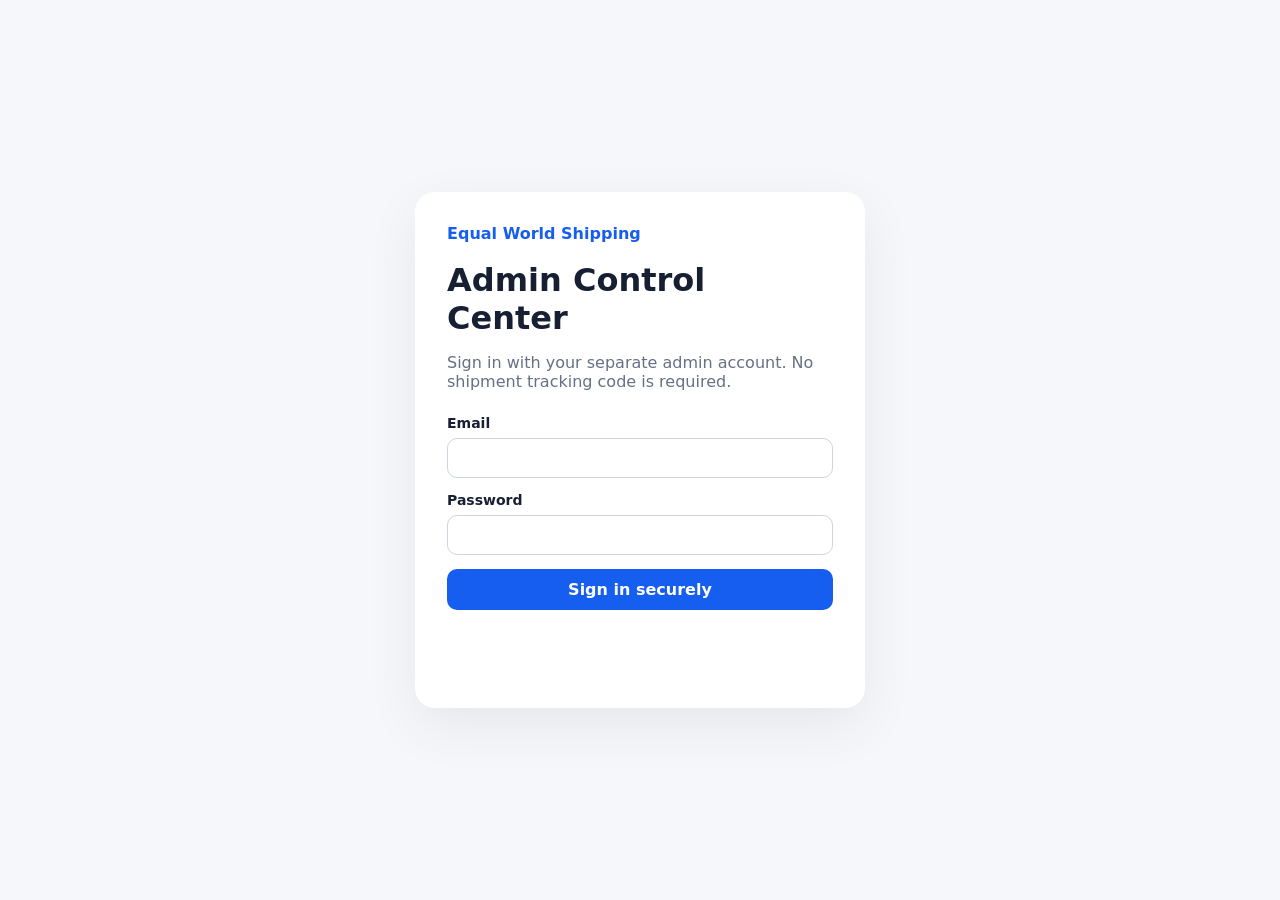
==== commit 0400c146: "Add live chat and admin messaging Connect the customer Live Chat interface to the Admin Dashboard Me" ====
--- a/admin.html
+++ b/admin.html
@@ -1,158 +1,141 @@
 <!doctype html>
 <html lang="en">
 <head>
-  <meta charset="utf-8">
-  <meta name="viewport" content="width=device-width,initial-scale=1">
-  <meta name="theme-color" content="#155eef">
-  <title>Equal World Shipping — Admin Control Center</title>
-  <link rel="stylesheet" href="admin.css">
+<meta charset="utf-8">
+<meta name="viewport" content="width=device-width,initial-scale=1">
+<title>Equal World Shipping — Admin Control Center</title>
+<link rel="stylesheet" href="admin.css">
 </head>
 <body>
 <div id="loginView" class="screen">
   <div class="login-card">
-    <div class="login-brand">
-      <div class="brand-mark">EW</div>
-      <div><strong>Equal World Shipping</strong><span>Secure Admin Control Center</span></div>
-    </div>
-    <div class="login-icon">🔐</div>
-    <h1>Welcome back</h1>
-    <p>Sign in with your separate admin account. No tracking code is required.</p>
+    <div class="brand">Equal World Shipping</div>
+    <h1>Admin Control Center</h1>
+    <p>Sign in with your separate admin account. No shipment tracking code is required.</p>
     <form id="loginForm">
-      <label>Email
-        <input id="adminEmail" type="email" autocomplete="username" placeholder="Admin email" required>
-      </label>
-      <label>Password
-        <input id="adminPassword" type="password" autocomplete="current-password" placeholder="Your password" required>
-      </label>
-      <button type="submit" class="primary full">Sign in to dashboard</button>
+      <label>Email<input id="adminEmail" type="email" autocomplete="username" required></label>
+      <label>Password<input id="adminPassword" type="password" autocomplete="current-password" required></label>
+      <button type="submit">Sign in securely</button>
       <p id="loginError" class="error"></p>
     </form>
-    <div class="security-note">Your admin session is separate from customer accounts and shipment tracking.</div>
   </div>
 </div>
 
 <div id="appView" class="app hidden">
   <header class="topbar">
-    <div class="topbar-left">
-      <button id="menuBtn" class="icon-btn" aria-label="Open menu">☰</button>
-      <div class="brand-mark small">EW</div>
-      <div>
-        <strong>Equal World Shipping</strong>
-        <span>Admin Control Center</span>
-      </div>
-    </div>
-    <div class="topbar-right">
-      <span class="admin-pill">● Admin</span>
+    <div class="brandline"><strong>Equal World Shipping</strong><span>Admin Control Center</span></div>
+    <div class="top-actions">
+      <button id="notificationTopBtn" class="icon-btn" title="Notifications">🔔 <span id="notificationCount" class="count">0</span></button>
+      <span class="admin-pill">Admin</span>
       <button id="logoutBtn" class="ghost">Log out</button>
     </div>
   </header>
 
-  <div class="layout">
-    <aside id="sidebar" class="sidebar">
-      <div class="side-title">Workspace</div>
-      <button class="nav-item active" data-tab="overview">🏠 <span>Overview</span></button>
-      <button class="nav-item" data-tab="shipments">📦 <span>Shipments</span></button>
-      <button class="nav-item" data-tab="create">➕ <span>Create shipment</span></button>
-      <button class="nav-item" data-tab="chat">💬 <span>Customer chat</span></button>
-      <div class="side-help">
-        <strong>Need a quick action?</strong>
-        <p>Use the buttons on Overview to create a shipment or answer a customer.</p>
+  <main>
+    <section class="welcome">
+      <div>
+        <p class="eyebrow">Welcome back</p>
+        <h1>Manage your shipping operation</h1>
+        <p>Messages, notifications, invitations, shipments and customer support are all in one place.</p>
       </div>
-    </aside>
+      <div class="quick-actions">
+        <button data-tab="create">＋ New shipment</button>
+        <button data-tab="messages" class="secondary">💬 Messages</button>
+        <button data-tab="invite" class="secondary">👥 Invite people</button>
+      </div>
+    </section>
 
-    <main class="content">
-      <section id="overviewTab" class="tab-panel">
-        <div class="welcome">
-          <div>
-            <p class="eyebrow">ADMIN WORKSPACE</p>
-            <h1>Good to see you 👋</h1>
-            <p>Manage shipments and customer conversations from one simple dashboard.</p>
-          </div>
-          <div class="quick-actions">
-            <button class="primary" data-tab-action="create">＋ New shipment</button>
-            <button class="secondary" data-tab-action="chat">💬 Open live chat</button>
-          </div>
+    <section class="stats">
+      <div class="stat"><span>Total shipments</span><strong id="statShipments">0</strong></div>
+      <div class="stat"><span>In transit</span><strong id="statTransit">0</strong></div>
+      <div class="stat"><span>Delivered</span><strong id="statDelivered">0</strong></div>
+      <div class="stat"><span>Open messages</span><strong id="statChats">0</strong></div>
+    </section>
+
+    <nav class="tabs" aria-label="Admin sections">
+      <button class="tab active" data-tab="overview">Overview</button>
+      <button class="tab" data-tab="shipments">Shipments</button>
+      <button class="tab" data-tab="create">Create shipment</button>
+      <button class="tab" data-tab="messages">Messages <span id="messageBadge" class="tab-badge">0</span></button>
+      <button class="tab" data-tab="notifications">Notifications <span id="notificationBadge" class="tab-badge">0</span></button>
+      <button class="tab" data-tab="invite">Invite people</button>
+    </nav>
+
+    <section id="overviewTab" class="tab-panel">
+      <div class="panel-head"><div><h2>Today at a glance</h2><p>Quick access to the areas that need attention.</p></div><button id="refreshAll" class="secondary">Refresh</button></div>
+      <div class="overview-grid">
+        <article class="overview-card"><span>💬</span><h3>Messages</h3><p>Read customer conversations and reply from the dashboard.</p><button data-tab="messages">Open messages</button></article>
+        <article class="overview-card"><span>🔔</span><h3>Notifications</h3><p>See new chats, shipment activity and admin invitations.</p><button data-tab="notifications" class="secondary">View notifications</button></article>
+        <article class="overview-card"><span>👥</span><h3>Invite people</h3><p>Invite another trusted team member to the admin panel.</p><button data-tab="invite" class="secondary">Invite a teammate</button></article>
+      </div>
+      <div class="recent-grid">
+        <div class="mini-panel"><h3>Recent shipments</h3><div id="recentShipments"></div></div>
+        <div class="mini-panel"><h3>Recent notifications</h3><div id="recentNotifications"></div></div>
+      </div>
+    </section>
+
+    <section id="shipmentsTab" class="tab-panel hidden">
+      <div class="panel-head"><div><h2>Shipments</h2><p>Search, update and add tracking events.</p></div><button id="refreshShipments" class="secondary">Refresh</button></div>
+      <input id="shipmentSearch" class="search" placeholder="Search tracking code, sender, receiver, origin or destination">
+      <div id="shipmentList" class="cards"></div>
+    </section>
+
+    <section id="createTab" class="tab-panel hidden">
+      <div class="panel-head"><div><h2>Create shipment</h2><p>Create a new trackable shipment in Supabase.</p></div></div>
+      <form id="createShipmentForm" class="form-grid">
+        <label>Tracking code<input name="tracking_code" placeholder="EWS123456789" required></label>
+        <label>Service<input name="service" value="Express Worldwide"></label>
+        <label>Sender name<input name="sender_name"></label>
+        <label>Receiver name<input name="receiver_name"></label>
+        <label>Receiver email<input name="receiver_email" type="email"></label>
+        <label>Origin<input name="origin" placeholder="Lagos, Nigeria"></label>
+        <label>Destination<input name="destination" placeholder="London, United Kingdom" required></label>
+        <label>Status<select name="status"><option>Shipment Created</option><option>Picked Up</option><option>In Transit</option><option>Out for Delivery</option><option>Delivered</option><option>Delayed</option></select></label>
+        <label>Estimated delivery<input name="estimated_delivery" type="date"></label>
+        <label>Current location<input name="location"></label>
+        <label class="wide">Description<textarea name="description" rows="3" placeholder="Initial tracking note"></textarea></label>
+        <button class="wide" type="submit">Create shipment</button>
+      </form>
+      <p id="createResult" class="notice"></p>
+    </section>
+
+    <section id="messagesTab" class="tab-panel hidden">
+      <div class="panel-head"><div><h2>Messages</h2><p>Customer live-chat conversations are managed here.</p></div><button id="refreshChats" class="secondary">Refresh</button></div>
+      <div class="chat-layout">
+        <aside id="chatSessions" class="session-list"></aside>
+        <div class="conversation">
+          <div id="chatHeader" class="conversation-head">Select a conversation</div>
+          <div id="adminMessages" class="messages"></div>
+          <form id="replyForm" class="reply hidden"><input id="replyInput" placeholder="Type your reply…" maxlength="2000" required><button>Send</button></form>
+          <p id="chatResult" class="notice"></p>
         </div>
+      </div>
+    </section>
 
-        <div class="stats">
-          <div class="stat"><div class="stat-icon">📦</div><span>Total shipments</span><strong id="statShipments">0</strong><small>All shipments</small></div>
-          <div class="stat"><div class="stat-icon">🚚</div><span>In progress</span><strong id="statTransit">0</strong><small>Picked up or moving</small></div>
-          <div class="stat"><div class="stat-icon">✅</div><span>Delivered</span><strong id="statDelivered">0</strong><small>Completed deliveries</small></div>
-          <div class="stat"><div class="stat-icon">💬</div><span>Open chats</span><strong id="statChats">0</strong><small>Customers waiting</small></div>
+    <section id="notificationsTab" class="tab-panel hidden">
+      <div class="panel-head"><div><h2>Notifications</h2><p>Important activity from customers, shipments and your admin team.</p></div><div class="actions"><button id="markAllRead" class="secondary">Mark all read</button><button id="refreshNotifications" class="secondary">Refresh</button></div></div>
+      <div id="notificationList" class="notification-list"></div>
+    </section>
+
+    <section id="inviteTab" class="tab-panel hidden">
+      <div class="panel-head"><div><h2>Invite people</h2><p>Invite trusted teammates to create their own separate admin account.</p></div></div>
+      <div class="invite-layout">
+        <form id="inviteForm" class="invite-card">
+          <h3>Invite a team member</h3>
+          <label>Email address<input id="inviteEmail" type="email" placeholder="teammate@example.com" required></label>
+          <label>Role<select id="inviteRole"><option value="admin">Admin</option></select></label>
+          <button type="submit">Send invitation</button>
+          <p id="inviteResult" class="notice"></p>
+        </form>
+        <div class="invite-card">
+          <h3>Pending invitations</h3>
+          <p class="muted">Invitations expire after 48 hours.</p>
+          <div id="inviteList"></div>
         </div>
-
-        <div class="overview-grid">
-          <section class="panel">
-            <div class="panel-head">
-              <div><h2>Recent shipments</h2><p>Quick view of your latest shipment records.</p></div>
-              <button class="link-btn" data-tab-action="shipments">View all →</button>
-            </div>
-            <div id="recentShipments" class="mini-list"></div>
-          </section>
-          <section class="panel">
-            <div class="panel-head">
-              <div><h2>Customer support</h2><p>Jump into active conversations.</p></div>
-              <button class="link-btn" data-tab-action="chat">Open chat →</button>
-            </div>
-            <div id="recentChats" class="mini-list"></div>
-          </section>
-        </div>
-      </section>
-
-      <section id="shipmentsTab" class="tab-panel hidden">
-        <div class="panel-head">
-          <div><p class="eyebrow">OPERATIONS</p><h2>Shipments</h2><p>Search, update status and add tracking events.</p></div>
-          <div class="head-actions"><button id="refreshShipments" class="secondary">↻ Refresh</button><button class="primary" data-tab-action="create">＋ New shipment</button></div>
-        </div>
-        <input id="shipmentSearch" class="search" placeholder="🔎  Search tracking code, sender, receiver, origin or destination">
-        <div id="shipmentList" class="cards"></div>
-      </section>
-
-      <section id="createTab" class="tab-panel hidden">
-        <div class="panel-head">
-          <div><p class="eyebrow">OPERATIONS</p><h2>Create shipment</h2><p>Add a new shipment customers can track.</p></div>
-          <button class="secondary" data-tab-action="shipments">← Back to shipments</button>
-        </div>
-        <form id="createShipmentForm" class="form-grid">
-          <label>Tracking code<input name="tracking_code" placeholder="EWS123456789" required><small>Use a unique code customers can enter on the website.</small></label>
-          <label>Service<input name="service" value="Express Worldwide"></label>
-          <label>Sender name<input name="sender_name"></label>
-          <label>Receiver name<input name="receiver_name"></label>
-          <label>Receiver email<input name="receiver_email" type="email"></label>
-          <label>Origin<input name="origin" placeholder="Lagos, Nigeria"></label>
-          <label>Destination<input name="destination" placeholder="London, United Kingdom" required></label>
-          <label>Status<select name="status"><option>Shipment Created</option><option>Picked Up</option><option>In Transit</option><option>Out for Delivery</option><option>Delivered</option><option>Delayed</option></select></label>
-          <label>Estimated delivery<input name="estimated_delivery" type="date"></label>
-          <label>Current location<input name="location" placeholder="Current city or facility"></label>
-          <label class="wide">Description<textarea name="description" rows="4" placeholder="Add an initial tracking note for the customer"></textarea></label>
-          <div class="form-actions wide"><button class="primary" type="submit">Create shipment</button><button class="secondary" type="button" data-tab-action="shipments">Cancel</button></div>
-        </form>
-        <p id="createResult" class="notice"></p>
-      </section>
-
-      <section id="chatTab" class="tab-panel hidden">
-        <div class="panel-head">
-          <div><p class="eyebrow">CUSTOMER CARE</p><h2>Live chat</h2><p>Read conversations and reply as the support team.</p></div>
-          <button id="refreshChats" class="secondary">↻ Refresh</button>
-        </div>
-        <div class="chat-layout">
-          <aside id="chatSessions" class="session-list"></aside>
-          <div class="conversation">
-            <div id="chatHeader" class="conversation-head">
-              <span class="chat-avatar">💬</span><div><strong>Select a conversation</strong><small>Choose a customer from the list</small></div>
-            </div>
-            <div id="adminMessages" class="messages">
-              <div class="empty-chat"><div>💬</div><strong>No conversation selected</strong><p>Select a customer to view their messages.</p></div>
-            </div>
-            <form id="replyForm" class="reply hidden"><input id="replyInput" placeholder="Write a helpful reply…" maxlength="2000" required><button class="primary">Send</button></form>
-            <p id="chatResult" class="notice"></p>
-          </div>
-        </div>
-      </section>
-    </main>
-  </div>
+      </div>
+    </section>
+  </main>
 </div>
-<div id="toast" class="toast" role="status" aria-live="polite"></div>
 <script src="admin.js"></script>
 </body>
 </html>
--- a/admin.css
+++ b/admin.css
@@ -1,21 +1,3 @@
-*{box-sizing:border-box}
-:root{--blue:#155eef;--blue-dark:#1048b8;--ink:#172033;--muted:#667085;--line:#eaecf0;--soft:#f7f9fc;--green:#12b76a;--orange:#f79009;--red:#d92d20}
-body{margin:0;font-family:Inter,ui-sans-serif,system-ui,-apple-system,BlinkMacSystemFont,"Segoe UI",sans-serif;background:#f5f7fb;color:var(--ink)}
-button,input,textarea,select{font:inherit}button{border:0;border-radius:10px;padding:11px 16px;font-weight:750;cursor:pointer;transition:.18s ease}button:hover{transform:translateY(-1px)}button:active{transform:none}.hidden{display:none!important}
-.screen{min-height:100vh;display:grid;place-items:center;padding:20px;background:linear-gradient(135deg,#f5f8ff,#eef3ff)}
-.login-card{width:min(440px,100%);background:#fff;padding:32px;border-radius:24px;box-shadow:0 24px 70px #1d3d7a18;border:1px solid #e7ebf3}
-.login-brand,.topbar-left{display:flex;align-items:center;gap:12px}.login-brand span,.topbar span{display:block;color:var(--muted);font-size:12px;margin-top:2px}
-.brand-mark{width:44px;height:44px;border-radius:13px;display:grid;place-items:center;background:var(--blue);color:#fff;font-weight:900;letter-spacing:-1px;box-shadow:0 8px 18px #155eef2e}.brand-mark.small{width:38px;height:38px;border-radius:11px;font-size:13px}
-.login-icon{font-size:34px;margin:28px 0 8px}.login-card h1{font-size:30px;margin:0 0 7px}.login-card>p{color:var(--muted);line-height:1.55}.login-card form{display:grid;gap:14px;margin-top:24px}
-label{display:grid;gap:7px;font-weight:750;font-size:14px}input,textarea,select{width:100%;border:1px solid #d0d5dd;border-radius:11px;padding:12px 13px;background:#fff;color:var(--ink);outline:none}input:focus,textarea:focus,select:focus{border-color:#84adff;box-shadow:0 0 0 3px #155eef12}label small{color:var(--muted);font-weight:500}.primary{background:var(--blue);color:#fff}.primary:hover{background:var(--blue-dark)}.secondary{background:#fff;color:#344054;border:1px solid #d0d5dd}.ghost{background:#eef4ff;color:var(--blue)}.full{width:100%}.error{color:var(--red)!important;min-height:20px}.security-note{margin-top:20px;padding:12px;border-radius:10px;background:#f7f9fc;color:var(--muted);font-size:12px;line-height:1.5}
-.topbar{height:68px;background:#fff;border-bottom:1px solid var(--line);display:flex;align-items:center;justify-content:space-between;padding:0 clamp(14px,4vw,42px);position:sticky;top:0;z-index:20}.topbar-left{min-width:0}.topbar-left>div:last-child{min-width:0}.topbar strong{display:block;white-space:nowrap;overflow:hidden;text-overflow:ellipsis}.topbar-right{display:flex;align-items:center;gap:10px}.admin-pill{font-size:12px;font-weight:800;color:#067647;background:#ecfdf3;border-radius:999px;padding:7px 10px}.icon-btn{display:none;background:#f2f4f7;color:#344054;padding:9px 11px}
-.layout{display:flex;min-height:calc(100vh - 68px)}.sidebar{width:230px;background:#fff;border-right:1px solid var(--line);padding:20px 14px;position:sticky;top:68px;height:calc(100vh - 68px);display:flex;flex-direction:column;gap:6px}.side-title{font-size:11px;text-transform:uppercase;letter-spacing:.08em;color:#98a2b3;font-weight:800;padding:4px 12px 10px}.nav-item{width:100%;display:flex;align-items:center;gap:10px;text-align:left;background:transparent;color:#475467}.nav-item.active{background:#eef4ff;color:var(--blue)}.side-help{margin-top:auto;padding:14px;border-radius:14px;background:#f7f9fc}.side-help strong{font-size:13px}.side-help p{font-size:12px;line-height:1.5;color:var(--muted);margin:6px 0 0}
-.content{flex:1;min-width:0;max-width:1400px;padding:28px clamp(16px,3vw,36px);margin:0 auto;width:100%}.tab-panel{width:100%}.welcome{display:flex;justify-content:space-between;gap:20px;align-items:center;background:linear-gradient(135deg,#155eef,#3d7cff);color:#fff;padding:26px;border-radius:20px;box-shadow:0 14px 35px #155eef20;margin-bottom:20px}.welcome h1{margin:2px 0 7px;font-size:28px}.welcome p{margin:0;color:#e8efff}.eyebrow{font-size:11px!important;letter-spacing:.1em;text-transform:uppercase;font-weight:850;color:#667085;margin:0 0 6px!important}.welcome .eyebrow{color:#dbe7ff}.quick-actions{display:flex;gap:9px;flex-wrap:wrap}.welcome .secondary{color:var(--blue);border:0}
-.stats{display:grid;grid-template-columns:repeat(4,1fr);gap:14px;margin-bottom:20px}.stat{background:#fff;border:1px solid var(--line);border-radius:16px;padding:17px;position:relative;min-width:0}.stat-icon{font-size:22px;margin-bottom:10px}.stat span{display:block;color:var(--muted);font-size:13px;font-weight:650}.stat strong{display:block;font-size:30px;line-height:1.15;margin:5px 0}.stat small{color:#98a2b3}
-.overview-grid{display:grid;grid-template-columns:1.2fr .8fr;gap:16px}.panel{background:#fff;border:1px solid var(--line);border-radius:16px;padding:20px}.panel-head{display:flex;justify-content:space-between;align-items:flex-start;gap:16px;margin-bottom:17px}.panel-head h2{margin:0;font-size:20px}.panel-head p:not(.eyebrow){margin:5px 0 0;color:var(--muted);font-size:13px}.head-actions{display:flex;gap:8px;flex-wrap:wrap}.link-btn{padding:6px 0;background:transparent;color:var(--blue)}
-.mini-list{display:grid;gap:8px}.mini-item{display:flex;justify-content:space-between;gap:12px;padding:12px;border:1px solid var(--line);border-radius:12px;background:#fbfcfe}.mini-item strong{font-size:14px}.mini-item small{display:block;color:var(--muted);margin-top:3px}.mini-badge{font-size:11px;font-weight:800;padding:5px 8px;border-radius:999px;background:#eef4ff;color:var(--blue);white-space:nowrap}.empty-state{padding:28px;text-align:center;color:var(--muted)}.empty-state div{font-size:28px;margin-bottom:6px}
-.search{margin-bottom:16px}.cards{display:grid;gap:12px}.shipment-card{border:1px solid var(--line);border-radius:14px;padding:16px;background:#fff}.shipment-top{display:flex;justify-content:space-between;gap:12px;align-items:center}.shipment-top strong{font-size:18px}.badge{display:inline-block;background:#eef4ff;color:var(--blue);border-radius:999px;padding:5px 9px;font-size:11px;font-weight:850}.shipment-meta{display:grid;grid-template-columns:repeat(3,1fr);gap:12px;margin:14px 0;color:#475467;font-size:13px}.shipment-meta b{color:#344054}.actions{display:flex;gap:8px;flex-wrap:wrap}.actions button.secondary{background:#f2f4f7}.event-box{display:grid;grid-template-columns:1fr 1fr;gap:10px;margin-top:14px;padding-top:14px;border-top:1px solid var(--line)}.event-box .wide{grid-column:1/-1}
-.form-grid{background:#fff;border:1px solid var(--line);border-radius:16px;padding:20px;display:grid;grid-template-columns:repeat(2,1fr);gap:16px}.wide{grid-column:1/-1}.form-actions{display:flex;gap:9px;justify-content:flex-start}.notice{min-height:20px;color:#475467}.chat-layout{display:grid;grid-template-columns:300px 1fr;min-height:570px;border:1px solid var(--line);border-radius:16px;overflow:hidden;background:#fff}.session-list{border-right:1px solid var(--line);background:#fafbfc;overflow:auto}.session{padding:14px;border-bottom:1px solid var(--line);cursor:pointer}.session:hover{background:#f2f5fa}.session.active{background:#eef4ff}.session b{display:block}.session small{display:block;color:var(--muted);margin-top:4px}.conversation{display:flex;flex-direction:column;min-width:0}.conversation-head{padding:14px 16px;border-bottom:1px solid var(--line);font-weight:800;display:flex;align-items:center;gap:10px}.conversation-head small{display:block;color:var(--muted);font-weight:500;margin-top:2px}.chat-avatar{width:38px;height:38px;border-radius:50%;background:#eef4ff;display:grid;place-items:center}.messages{flex:1;overflow:auto;padding:16px;background:#f8fafc}.msg{max-width:80%;padding:10px 12px;border-radius:13px;margin-bottom:10px}.msg.visitor{background:#fff;border:1px solid var(--line)}.msg.agent{background:var(--blue);color:#fff;margin-left:auto}.msg small{display:block;opacity:.7;margin-top:4px}.empty-chat{text-align:center;color:var(--muted);margin:auto;padding:30px}.empty-chat div{font-size:34px}.empty-chat strong{display:block;color:#344054;margin:8px 0 3px}.reply{display:flex;gap:8px;padding:12px;border-top:1px solid var(--line)}.reply input{flex:1}.toast{position:fixed;right:18px;bottom:18px;background:#172033;color:#fff;padding:12px 15px;border-radius:11px;box-shadow:0 10px 30px #0003;opacity:0;transform:translateY(10px);pointer-events:none;transition:.2s;z-index:50;max-width:min(380px,calc(100% - 36px))}.toast.show{opacity:1;transform:none}
-@media(max-width:1000px){.sidebar{width:200px}.stats{grid-template-columns:repeat(2,1fr)}.overview-grid{grid-template-columns:1fr}}
-@media(max-width:760px){.icon-btn{display:block}.sidebar{position:fixed;left:-250px;top:68px;z-index:15;width:235px;transition:.2s;box-shadow:15px 20px 40px #0002}.sidebar.open{left:0}.content{padding:16px}.welcome{align-items:flex-start;flex-direction:column}.quick-actions{width:100%}.quick-actions button{flex:1}.shipment-meta{grid-template-columns:1fr}.form-grid,.chat-layout{grid-template-columns:1fr}.session-list{max-height:250px;border-right:0;border-bottom:1px solid var(--line)}.topbar{padding:0 14px}.admin-pill{display:none}.topbar strong{max-width:170px}.panel{padding:16px}.panel-head{flex-direction:column}.head-actions{width:100%}.head-actions button{flex:1}.event-box{grid-template-columns:1fr}.event-box .wide{grid-column:auto}}
-@media(max-width:480px){.stats{grid-template-columns:1fr 1fr;gap:9px}.stat{padding:13px}.stat strong{font-size:25px}.welcome{padding:20px}.welcome h1{font-size:24px}.form-grid{padding:14px}.form-grid,.wide{grid-template-columns:1fr}.form-actions{flex-direction:column}.form-actions button{width:100%}}
+*{box-sizing:border-box}body{margin:0;font-family:Inter,system-ui,-apple-system,Segoe UI,sans-serif;background:#f5f7fb;color:#172033}button,input,textarea,select{font:inherit}button{border:0;border-radius:10px;padding:11px 16px;background:#155eef;color:white;font-weight:700;cursor:pointer}button:hover{filter:brightness(.96)}button.secondary{background:#eef4ff;color:#155eef}.hidden{display:none!important}.screen{min-height:100vh;display:grid;place-items:center;padding:20px}.login-card{width:min(450px,100%);background:white;padding:32px;border-radius:20px;box-shadow:0 18px 55px #0001}.brand{font-weight:800;color:#155eef;margin-bottom:18px}.login-card h1{margin:0 0 8px}.login-card p{color:#667085}.login-card form{display:grid;gap:14px;margin-top:24px}label{display:grid;gap:7px;font-weight:700;font-size:14px}input,textarea,select{width:100%;border:1px solid #d0d5dd;border-radius:10px;padding:11px 12px;background:#fff;color:#172033}textarea{resize:vertical}.error{color:#d92d20!important;min-height:20px}.topbar{height:72px;background:#fff;border-bottom:1px solid #eaecf0;display:flex;align-items:center;justify-content:space-between;padding:0 clamp(16px,4vw,48px);position:sticky;top:0;z-index:5}.brandline strong{display:block}.brandline span{display:block;color:#667085;font-size:12px}.top-actions{display:flex;align-items:center;gap:9px}.ghost{background:#eef4ff;color:#155eef}.admin-pill{background:#ecfdf3;color:#067647;border-radius:999px;padding:6px 10px;font-size:12px;font-weight:800}.icon-btn{background:#fff;color:#344054;border:1px solid #d0d5dd;padding:8px 11px}.count{display:inline-grid;place-items:center;min-width:20px;height:20px;border-radius:999px;background:#155eef;color:#fff;font-size:11px}.app main{max-width:1250px;margin:auto;padding:24px}.welcome{display:flex;justify-content:space-between;gap:20px;align-items:center;background:#fff;border:1px solid #eaecf0;border-radius:18px;padding:24px;margin-bottom:20px}.welcome h1{margin:4px 0 7px}.welcome p{margin:0;color:#667085}.eyebrow{font-size:12px;text-transform:uppercase;letter-spacing:.08em;font-weight:800;color:#155eef!important}.quick-actions{display:flex;gap:8px;flex-wrap:wrap}.stats{display:grid;grid-template-columns:repeat(4,1fr);gap:14px;margin-bottom:20px}.stat{background:#fff;border:1px solid #eaecf0;border-radius:14px;padding:18px}.stat span{display:block;color:#667085;font-size:13px}.stat strong{font-size:28px}.tabs{display:flex;gap:8px;flex-wrap:wrap;margin-bottom:18px}.tab{background:#fff;color:#344054;border:1px solid #d0d5dd}.tab.active{background:#155eef;color:#fff;border-color:#155eef}.tab-badge{display:inline-grid;place-items:center;min-width:20px;height:20px;padding:0 5px;margin-left:4px;border-radius:999px;background:#eef4ff;color:#155eef;font-size:11px}.tab.active .tab-badge{background:#fff;color:#155eef}.tab-panel{background:#fff;border:1px solid #eaecf0;border-radius:16px;padding:20px}.panel-head{display:flex;justify-content:space-between;align-items:center;gap:16px;margin-bottom:16px}.panel-head h2{margin:0}.panel-head p{margin:4px 0 0;color:#667085}.actions{display:flex;gap:8px;flex-wrap:wrap}.overview-grid{display:grid;grid-template-columns:repeat(3,1fr);gap:14px}.overview-card,.mini-panel,.invite-card{border:1px solid #eaecf0;border-radius:14px;padding:18px}.overview-card span{font-size:25px}.overview-card h3{margin:10px 0 5px}.overview-card p{color:#667085;min-height:42px}.recent-grid{display:grid;grid-template-columns:1fr 1fr;gap:14px;margin-top:16px}.mini-panel h3{margin-top:0}.mini-row{display:flex;justify-content:space-between;gap:10px;padding:10px 0;border-bottom:1px solid #eaecf0;font-size:13px}.mini-row span{color:#667085}.search{margin-bottom:16px}.cards{display:grid;gap:12px}.shipment-card{border:1px solid #eaecf0;border-radius:13px;padding:16px}.shipment-top{display:flex;justify-content:space-between;gap:12px}.shipment-top strong{font-size:18px}.badge{display:inline-block;background:#eef4ff;color:#155eef;border-radius:999px;padding:5px 9px;font-size:12px;font-weight:800}.shipment-meta{display:grid;grid-template-columns:repeat(3,1fr);gap:10px;margin:12px 0;color:#475467;font-size:13px}.event-box{display:grid;grid-template-columns:1fr 1fr;gap:8px;margin-top:12px;padding-top:12px;border-top:1px solid #eaecf0}.event-box .wide{grid-column:1/-1}.form-grid{display:grid;grid-template-columns:repeat(2,1fr);gap:15px}.wide{grid-column:1/-1}.notice{min-height:20px;color:#475467}.chat-layout{display:grid;grid-template-columns:320px 1fr;min-height:520px;border:1px solid #eaecf0;border-radius:12px;overflow:hidden}.session-list{border-right:1px solid #eaecf0;background:#fafbfc;overflow:auto}.session{padding:14px;border-bottom:1px solid #eaecf0;cursor:pointer}.session.active{background:#eef4ff}.session small{display:block;color:#667085;margin-top:4px}.conversation{display:flex;flex-direction:column;min-width:0}.conversation-head{padding:14px;border-bottom:1px solid #eaecf0;font-weight:800}.messages{flex:1;overflow:auto;padding:16px;background:#f8fafc}.msg{max-width:80%;padding:10px 12px;border-radius:12px;margin-bottom:10px}.msg.visitor{background:#fff;border:1px solid #eaecf0}.msg.agent{background:#155eef;color:#fff;margin-left:auto}.msg small{display:block;opacity:.7;margin-top:4px}.reply{display:flex;gap:8px;padding:12px;border-top:1px solid #eaecf0}.reply input{flex:1}.notification-list{display:grid;gap:10px}.notification{display:flex;align-items:flex-start;gap:12px;padding:14px;border:1px solid #eaecf0;border-radius:12px}.notification.unread{background:#f8fbff;border-color:#b2ccff}.notification-icon{font-size:22px}.notification-body{flex:1}.notification-body strong{display:block}.notification-body p{margin:4px 0;color:#475467}.notification-body small{color:#667085}.small{padding:8px 10px;font-size:12px}.invite-layout{display:grid;grid-template-columns:1fr 1.4fr;gap:16px}.invite-card h3{margin-top:0}.invite-card form{display:grid;gap:14px}.invite-row{display:grid;grid-template-columns:1.4fr .5fr 1.2fr;gap:10px;padding:11px 0;border-bottom:1px solid #eaecf0;font-size:13px}.invite-row span,.invite-row small,.muted,.empty{color:#667085}.empty{padding:14px 0}.overview-card button{margin-top:8px}@media(max-width:900px){.welcome{align-items:flex-start;flex-direction:column}.stats{grid-template-columns:repeat(2,1fr)}.overview-grid,.recent-grid,.invite-layout{grid-template-columns:1fr}.chat-layout{grid-template-columns:1fr}.session-list{max-height:260px;border-right:0;border-bottom:1px solid #eaecf0}.shipment-meta{grid-template-columns:1fr}.form-grid{grid-template-columns:1fr}.wide{grid-column:auto}.topbar{padding:0 14px}.admin-pill{display:none}.app main{padding:14px}.panel-head{align-items:flex-start;flex-direction:column}.invite-row{grid-template-columns:1fr}.top-actions{gap:5px}}@media(max-width:520px){.stats{grid-template-columns:1fr 1fr}.quick-actions{width:100%}.quick-actions button{flex:1}.tabs{display:grid;grid-template-columns:1fr 1fr}.tab{width:100%}.tab-panel{padding:14px}.topbar{height:64px}.brandline span{display:none}}
+
+.session-line{display:flex;align-items:center;justify-content:space-between;gap:8px}.session-status{font-size:10px;text-transform:uppercase;letter-spacing:.04em;border-radius:999px;padding:3px 7px;font-weight:800}.session-status.open{background:#ecfdf3;color:#067647}.session-status.closed{background:#f2f4f7;color:#667085}.chat-live-dot{font-size:11px;color:#067647;margin-left:8px;font-weight:800}.conversation-head small{display:block;color:#667085;font-weight:500;margin-top:3px}@media(max-width:900px){.session-line{align-items:flex-start}}
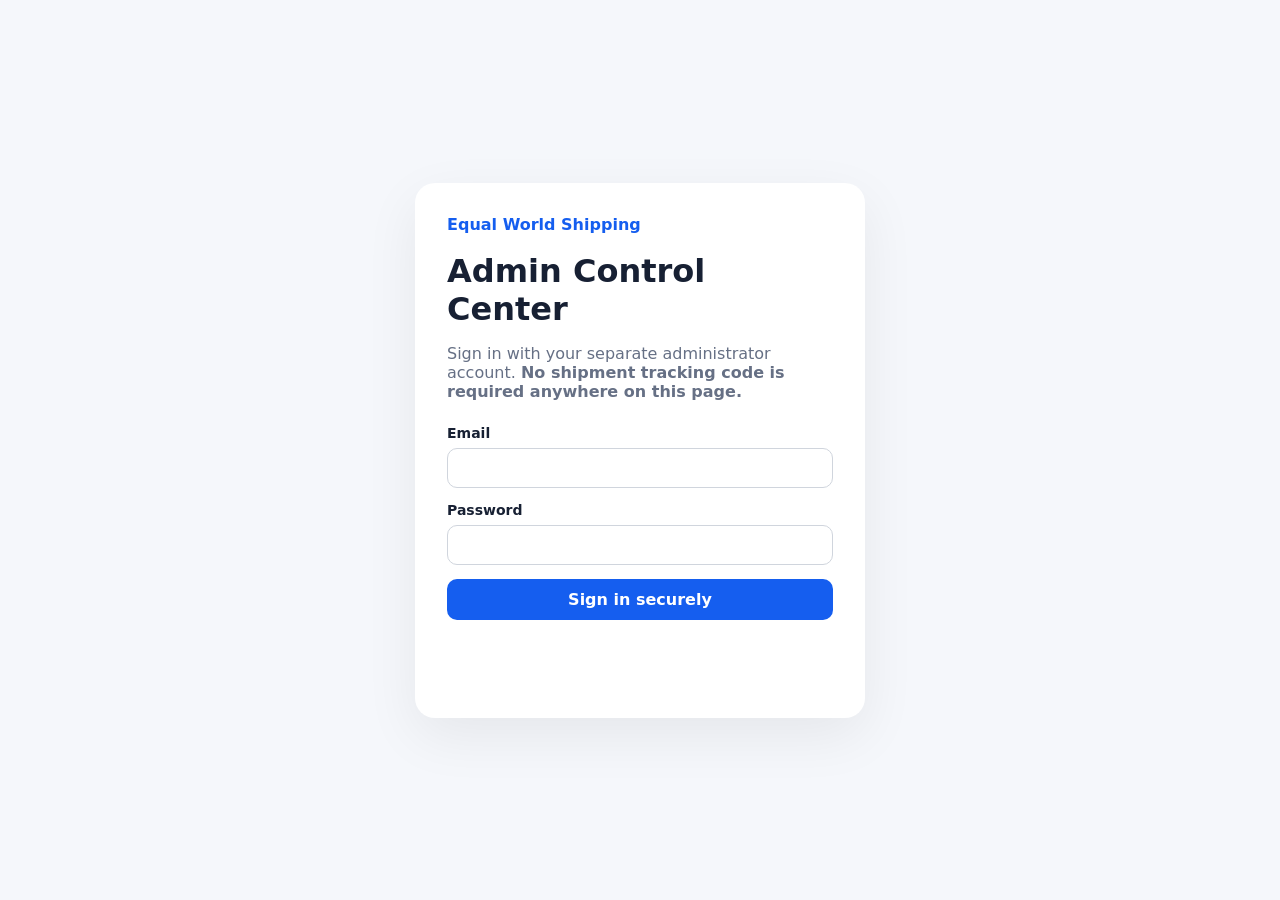
==== commit 37b2c145: "Separate customer authentication from shipment tracking Update the Equal World Shipping website so c" ====
--- a/admin.html
+++ b/admin.html
@@ -11,7 +11,7 @@
   <div class="login-card">
     <div class="brand">Equal World Shipping</div>
     <h1>Admin Control Center</h1>
-    <p>Sign in with your separate admin account. No shipment tracking code is required.</p>
+    <p>Sign in with your separate administrator account. <strong>No shipment tracking code is required anywhere on this page.</strong></p>
     <form id="loginForm">
       <label>Email<input id="adminEmail" type="email" autocomplete="username" required></label>
       <label>Password<input id="adminPassword" type="password" autocomplete="current-password" required></label>
